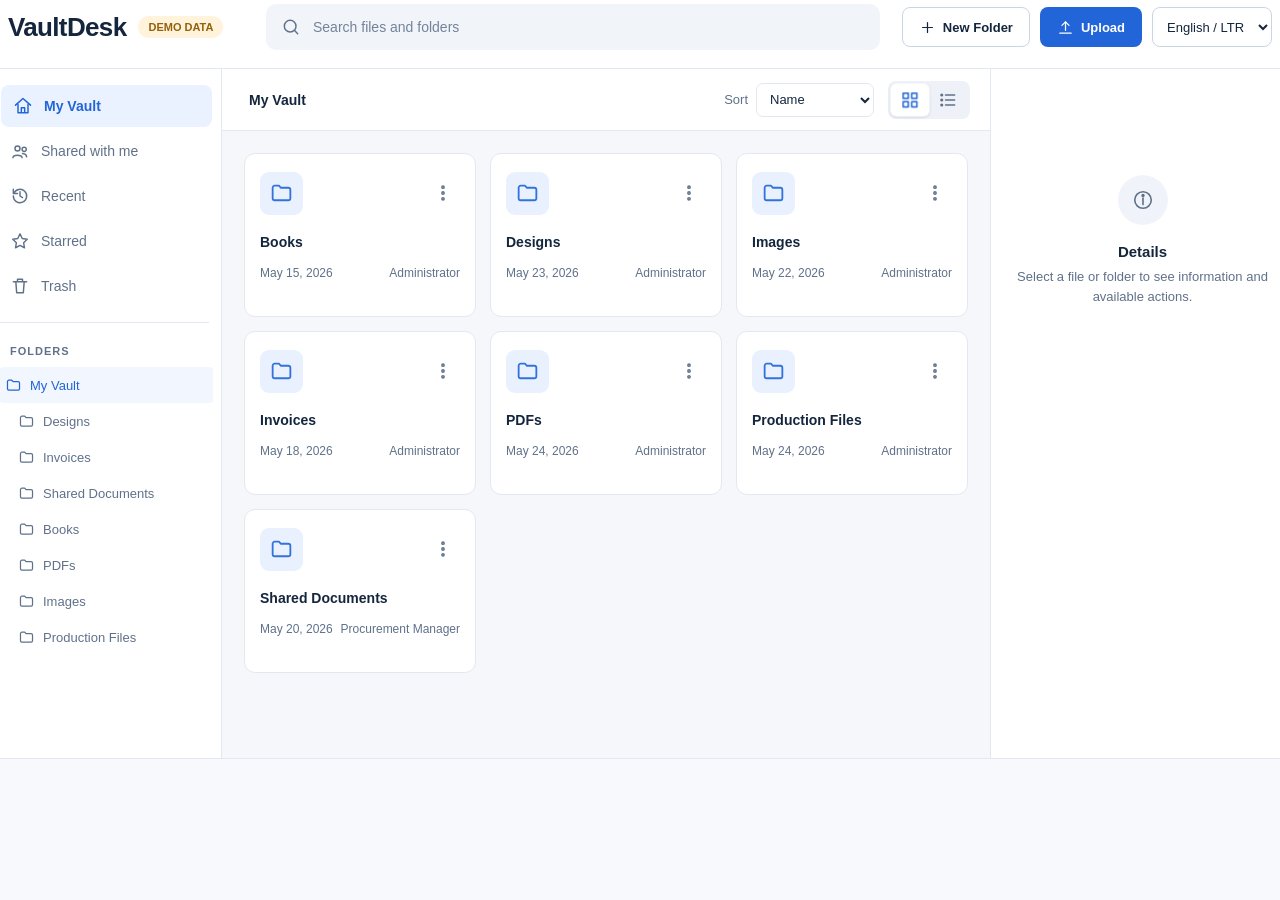
==== vaultdesk/public/vaultdesk/index.html @ 5d1f68c5 "Improve VaultDesk local preview with i18n, versioning, context menus, and animations" ====
<!doctype html>
<html lang="en">
	<head>
		<meta charset="utf-8">
		<meta name="viewport" content="width=device-width, initial-scale=1">
		<title>VaultDesk</title>
		<link rel="icon" href="data:,">
		<link rel="stylesheet" href="./vaultdesk.css">
		<style>
			body { margin: 0; background: #f7f9fc; }
		</style>
	</head>
	<body>
		<div id="vaultdesk-preview" class="vaultdesk-mount"></div>
		<script type="module">
			import { mountVaultDesk } from "./app.js";

			// Local preview only: this entry always uses browser-memory fixtures, never ERP/Frappe APIs.
			const app = mountVaultDesk(document.querySelector("#vaultdesk-preview"), { apiMode: "mock" });
			const parameters = new URLSearchParams(window.location.search);
			if (parameters.has("permissions")) {
				const openPermissions = () => {
					const designs = app.state.items.find((item) => item.name === "projects");
					if (designs) {
						app.share(designs);
						return;
					}
					window.setTimeout(openPermissions, 100);
				};
				openPermissions();
			}
			if (parameters.has("preview")) {
				const fileName = parameters.get("preview") || "config";
				const openPreview = () => {
					const item = app.api.items?.[fileName];
					if (!app.state.loading && app.state.items.length && item) {
						app.preview(app.api.clone(fileName));
						return;
					}
					window.setTimeout(openPreview, 100);
				};
				openPreview();
			}
			if (parameters.has("versions")) {
				const fileName = parameters.get("versions") || "invoice";
				const openVersions = () => {
					const item = app.api.items?.[fileName];
					if (!app.state.loading && item) {
						app.openVersions(app.api.clone(fileName));
						return;
					}
					window.setTimeout(openVersions, 100);
				};
				openVersions();
			}
			if (parameters.has("context")) {
				const targetName = parameters.get("context") || "canvas";
				const openContext = async () => {
					if (app.state.loading) {
						window.setTimeout(openContext, 100);
						return;
					}
					if (["file", "breadcrumb", "readonly"].includes(targetName)) {
						await app.openFolder(targetName === "readonly" ? "shared" : "production");
					}
					const selector = {
						canvas: '[data-region="drop-surface"]',
						folder: '[data-region="items"] [data-context-item="projects"]',
						tree: '[data-region="tree"] [data-context-item="projects"]',
						breadcrumb: '[data-region="breadcrumbs"] [data-context-item="production"]',
						file: '[data-region="items"] [data-context-item="notes"]',
						readonly: '[data-region="items"] [data-context-item="restricted"]',
					}[targetName];
					const target = selector && document.querySelector(selector);
					if (target) {
						target.dispatchEvent(new MouseEvent("contextmenu", {
							bubbles: true,
							cancelable: true,
							clientX: 260,
							clientY: 230,
						}));
					}
				};
				openContext();
			}
		</script>
	</body>
</html>
---- vaultdesk/public/vaultdesk/vaultdesk.css ----
.vaultdesk-mount {
	--data-bg: #f5f7fb;
	--data-panel: #ffffff;
	--data-panel-muted: #f8fafc;
	--data-border: #e2e8f0;
	--data-border-strong: #cad5e4;
	--data-text: #14263d;
	--data-muted: #60718a;
	--data-primary: #2265d8;
	--data-primary-hover: #1854bb;
	--data-primary-soft: #eaf2ff;
	--data-danger: #c93b49;
	--data-danger-soft: #fff0f2;
	--data-success: #147d58;
	--data-warning: #a35d00;
	--data-shadow: 0 14px 38px rgba(27, 47, 74, 0.08);
	--data-shadow-hover: 0 12px 30px rgba(27, 47, 74, 0.11);
	--data-motion-fast: 140ms;
	--data-motion-medium: 220ms;
	--data-motion-slow: 300ms;
	--data-motion-ease: cubic-bezier(0.2, 0.8, 0.2, 1);
	--data-motion-pop: cubic-bezier(0.18, 0.89, 0.32, 1.18);
	--data-inline-shift: 9px;
	--data-nav-shift: 3px;
	color: var(--data-text);
	font-family: Inter, "Segoe UI", Arial, sans-serif;
	margin: -15px -15px 0;
}

.vaultdesk-shell,
.vaultdesk-shell * {
	box-sizing: border-box;
}

.vaultdesk-shell {
	animation: data-shell-enter var(--data-motion-slow) var(--data-motion-ease) both;
	background: var(--data-bg);
	border: 1px solid var(--data-border);
	border-radius: 12px;
	display: flex;
	flex-direction: column;
	height: min(900px, calc(100vh - 126px));
	min-height: 650px;
	overflow: hidden;
}

.data-icon {
	fill: none;
	flex: 0 0 auto;
	height: 20px;
	stroke: currentColor;
	stroke-linecap: round;
	stroke-linejoin: round;
	stroke-width: 1.75;
	width: 20px;
}

.data-header {
	animation: data-fade-down var(--data-motion-medium) 40ms var(--data-motion-ease) both;
	align-items: center;
	background: var(--data-panel);
	border-bottom: 1px solid var(--data-border);
	display: grid;
	gap: 22px;
	grid-template-columns: minmax(170px, 236px) minmax(260px, 1fr) auto;
	padding: 18px 22px;
}

.data-title-group {
	align-items: center;
	display: flex;
	gap: 12px;
}

.data-title-group h1 {
	color: var(--data-text);
	font-size: 26px;
	font-weight: 650;
	letter-spacing: -0.025em;
	line-height: 1;
	margin: 0;
}

.data-mode-badge {
	background: #eaf7f1;
	border-radius: 20px;
	color: var(--data-success);
	font-size: 11px;
	font-weight: 600;
	padding: 5px 10px;
	text-transform: uppercase;
	transition: transform var(--data-motion-fast) var(--data-motion-ease);
}

.data-mode-badge.is-mock {
	background: #fff3dc;
	color: #94610b;
}

.data-search {
	align-items: center;
	background: #f1f5fa;
	border: 1px solid transparent;
	border-radius: 10px;
	color: var(--data-muted);
	display: flex;
	gap: 10px;
	height: 46px;
	max-width: 620px;
	padding: 0 14px;
	transition:
		background var(--data-motion-fast),
		border var(--data-motion-fast),
		box-shadow var(--data-motion-fast),
		transform var(--data-motion-fast) var(--data-motion-ease);
}

.data-search:focus-within {
	background: var(--data-panel);
	border-color: #9bbcf5;
	box-shadow: 0 0 0 3px rgba(34, 101, 216, 0.1);
	transform: translateY(-1px);
}

.data-search input {
	background: transparent;
	border: 0;
	color: var(--data-text);
	font-size: 14px;
	outline: none;
	width: 100%;
}

.data-search input::placeholder {
	color: #73839a;
}

.data-header-actions {
	display: flex;
	gap: 10px;
}

.data-language {
	align-items: center;
	display: flex;
}

.data-language select {
	background: var(--data-panel);
	border: 1px solid var(--data-border-strong);
	border-radius: 8px;
	color: var(--data-text);
	font-size: 13px;
	height: 40px;
	padding: 0 10px;
	transition: border-color var(--data-motion-fast), box-shadow var(--data-motion-fast);
}

.data-language select:focus {
	border-color: #84abf0;
	box-shadow: 0 0 0 3px rgba(34, 101, 216, 0.11);
	outline: none;
}

.data-btn {
	align-items: center;
	border: 1px solid transparent;
	border-radius: 8px;
	cursor: pointer;
	display: inline-flex;
	font-size: 13px;
	font-weight: 550;
	gap: 7px;
	height: 40px;
	justify-content: center;
	padding: 0 16px;
	transition:
		background var(--data-motion-fast),
		border var(--data-motion-fast),
		color var(--data-motion-fast),
		box-shadow var(--data-motion-fast),
		opacity var(--data-motion-fast),
		transform var(--data-motion-fast) var(--data-motion-ease);
}

.data-btn .data-icon {
	height: 17px;
	width: 17px;
}

.data-btn:disabled {
	cursor: not-allowed;
	opacity: 0.48;
}

.data-btn:not(:disabled):active,
.data-icon-btn:not(:disabled):active {
	transform: scale(0.97);
}

.data-btn-primary {
	background: var(--data-primary);
	color: #fff;
}

.data-btn-primary:not(:disabled):hover {
	background: var(--data-primary-hover);
	box-shadow: 0 7px 16px rgba(34, 101, 216, 0.22);
	transform: translateY(-1px);
}

.data-btn-secondary {
	background: var(--data-panel);
	border-color: var(--data-border-strong);
	color: var(--data-text);
}

.data-btn-secondary:not(:disabled):hover {
	background: var(--data-panel-muted);
	border-color: #acbbd1;
	transform: translateY(-1px);
}

.data-btn-danger {
	background: var(--data-danger);
	color: #fff;
}

.data-btn-danger:hover {
	background: #ae2938;
}

.data-layout {
	animation: data-fade-up var(--data-motion-medium) 70ms var(--data-motion-ease) both;
	display: grid;
	flex: 1;
	grid-template-columns: 236px minmax(380px, 1fr) 304px;
	min-height: 0;
}

.data-sidebar {
	background: var(--data-panel);
	border-right: 1px solid var(--data-border);
	display: flex;
	flex-direction: column;
	overflow: hidden;
	padding: 16px 12px;
}

.data-navigation {
	border-bottom: 1px solid var(--data-border);
	display: flex;
	flex-direction: column;
	gap: 3px;
	padding-bottom: 15px;
}

.data-nav-item {
	align-items: center;
	background: transparent;
	border: 0;
	border-radius: 8px;
	color: var(--data-muted);
	cursor: pointer;
	display: flex;
	font-size: 14px;
	font-weight: 500;
	gap: 11px;
	height: 42px;
	padding: 0 12px;
	text-align: left;
	transition:
		color var(--data-motion-fast),
		background var(--data-motion-fast),
		transform var(--data-motion-fast) var(--data-motion-ease);
	width: 100%;
}

.data-nav-item:hover {
	background: #f2f6fb;
	color: var(--data-text);
	transform: translateX(var(--data-nav-shift));
}

.data-nav-item.is-active {
	background: var(--data-primary-soft);
	color: var(--data-primary);
	font-weight: 600;
	transform: translateX(var(--data-nav-shift));
}

.data-sidebar-heading {
	color: var(--data-muted);
	font-size: 11px;
	font-weight: 650;
	letter-spacing: 0.09em;
	padding: 22px 12px 10px;
	text-transform: uppercase;
}

.data-folder-tree {
	margin: 0 -4px;
	overflow-y: auto;
	padding-bottom: 16px;
}

.data-tree-node button {
	align-items: center;
	background: transparent;
	border: 0;
	border-radius: 7px;
	color: var(--data-muted);
	cursor: pointer;
	display: flex;
	font-size: 13px;
	gap: 8px;
	height: 36px;
	overflow: hidden;
	padding: 0 8px 0 calc(8px + (var(--depth) * 16px));
	width: 100%;
	transition:
		background var(--data-motion-fast),
		color var(--data-motion-fast),
		transform var(--data-motion-fast) var(--data-motion-ease);
}

.data-tree-node button:hover,
.data-tree-node button.is-current {
	background: #f1f6ff;
	color: var(--data-primary);
	transform: translateX(var(--data-nav-shift));
}

.data-tree-node .data-icon {
	height: 17px;
	width: 17px;
}

.data-tree-node span {
	overflow: hidden;
	text-overflow: ellipsis;
	white-space: nowrap;
}

.data-main {
	display: flex;
	flex-direction: column;
	min-width: 0;
}

.data-content-head {
	align-items: center;
	background: var(--data-panel);
	border-bottom: 1px solid var(--data-border);
	display: flex;
	gap: 12px;
	height: 62px;
	justify-content: space-between;
	padding: 0 20px;
}

.data-breadcrumbs {
	align-items: center;
	color: var(--data-muted);
	display: flex;
	gap: 5px;
	min-width: 0;
	overflow: hidden;
}

.data-breadcrumbs .data-icon {
	height: 15px;
	width: 15px;
}

.data-breadcrumbs button {
	background: transparent;
	border: 0;
	border-radius: 5px;
	color: var(--data-muted);
	cursor: pointer;
	font-size: 14px;
	max-width: 180px;
	overflow: hidden;
	padding: 5px 7px;
	text-overflow: ellipsis;
	white-space: nowrap;
	transition:
		background var(--data-motion-fast),
		color var(--data-motion-fast),
		transform var(--data-motion-fast) var(--data-motion-ease);
}

.data-breadcrumbs button:last-child {
	color: var(--data-text);
	font-weight: 550;
}

.data-breadcrumbs button:hover {
	background: #eef3fa;
	color: var(--data-primary);
	transform: translateY(-1px);
}

.data-section-title {
	color: var(--data-text);
	font-size: 16px;
	font-weight: 600;
}

.data-view-controls {
	align-items: center;
	display: flex;
	flex: 0 0 auto;
	gap: 14px;
}

.data-sort {
	align-items: center;
	color: var(--data-muted);
	display: flex;
	font-size: 13px;
	gap: 8px;
}

.data-sort select {
	background: var(--data-panel);
	border: 1px solid var(--data-border);
	border-radius: 7px;
	color: var(--data-text);
	font-size: 13px;
	height: 34px;
	padding: 0 9px;
	transition: border-color var(--data-motion-fast), box-shadow var(--data-motion-fast);
}

.data-view-toggle {
	background: #eef2f8;
	border-radius: 8px;
	display: flex;
	padding: 3px;
}

.data-view-toggle button {
	background: transparent;
	border: 0;
	border-radius: 6px;
	color: var(--data-muted);
	cursor: pointer;
	height: 32px;
	padding: 6px 9px;
	transition:
		background var(--data-motion-fast),
		box-shadow var(--data-motion-fast),
		color var(--data-motion-fast),
		transform var(--data-motion-fast) var(--data-motion-ease);
}

.data-view-toggle button.is-active {
	background: var(--data-panel);
	box-shadow: 0 1px 3px rgba(31, 45, 67, 0.14);
	color: var(--data-primary);
	transform: scale(1.03);
}

.data-drop-surface {
	flex: 1;
	min-height: 0;
	overflow: auto;
	padding: 22px;
	position: relative;
	transition: background var(--data-motion-medium) var(--data-motion-ease);
}

.data-drop-surface.is-dragging {
	background: #edf4ff;
}

.data-drop-surface.is-context-target {
	background: #f1f6ff;
}

.data-drop-prompt {
	align-items: center;
	background: rgba(255, 255, 255, 0.96);
	border: 2px dashed #76a1ed;
	border-radius: 14px;
	color: var(--data-primary);
	display: none;
	font-size: 16px;
	font-weight: 550;
	gap: 10px;
	inset: 16px;
	justify-content: center;
	position: absolute;
	z-index: 10;
	animation: data-drop-enter var(--data-motion-medium) var(--data-motion-pop) both;
}

.data-drop-surface.is-dragging .data-drop-prompt {
	display: flex;
}

.data-grid {
	display: grid;
	gap: 14px;
	grid-template-columns: repeat(auto-fill, minmax(196px, 1fr));
}

.data-card {
	background: var(--data-panel);
	border: 1px solid var(--data-border);
	border-radius: 11px;
	min-height: 164px;
	padding: 15px;
	position: relative;
	transition:
		background var(--data-motion-fast),
		border var(--data-motion-fast),
		box-shadow var(--data-motion-medium) var(--data-motion-ease),
		transform var(--data-motion-medium) var(--data-motion-ease);
}

.data-card:hover {
	border-color: #c5d4e9;
	box-shadow: var(--data-shadow-hover);
	transform: translateY(-3px);
}

.data-card.is-selected {
	background: #fbfdff;
	border-color: #85aef4;
	box-shadow: 0 0 0 2px rgba(34, 101, 216, 0.12);
}

.data-card:active {
	transform: translateY(-1px) scale(0.988);
}

.data-card.is-context-target,
.data-table tr.is-context-target {
	animation: data-context-target var(--data-motion-medium) var(--data-motion-ease);
	background: #eef5ff;
}

.data-card-header {
	align-items: center;
	display: flex;
	height: 48px;
	margin-bottom: 16px;
}

.data-card-header .is-starred {
	color: #f2a914;
	fill: #f2a914;
	height: 16px;
	margin-left: auto;
	width: 16px;
}

.data-file-icon {
	align-items: center;
	background: #edf2f8;
	border-radius: 9px;
	color: #56718e;
	display: inline-flex;
	height: 43px;
	justify-content: center;
	width: 43px;
}

.data-file-icon .data-icon {
	height: 25px;
	width: 25px;
}

.data-file-icon.is-folder {
	background: #e9f1ff;
	color: #3273db;
}

.data-file-icon.is-pdf {
	background: #fff0f0;
	color: #cc3c4a;
}

.data-file-icon.is-image {
	background: #eef9f3;
	color: #128058;
}

.data-file-icon.is-text {
	background: #f1efff;
	color: #644cc6;
}

.data-file-icon.is-sheet {
	background: #eaf7f1;
	color: #188354;
}

.data-icon-btn {
	align-items: center;
	background: transparent;
	border: 0;
	border-radius: 7px;
	color: var(--data-muted);
	cursor: pointer;
	display: inline-flex;
	height: 34px;
	justify-content: center;
	transition:
		background var(--data-motion-fast),
		color var(--data-motion-fast),
		transform var(--data-motion-fast) var(--data-motion-ease);
	width: 34px;
}

.data-icon-btn:hover {
	background: #f0f4fa;
	color: var(--data-text);
}

.data-card .data-more {
	margin-left: auto;
}

.data-card-header .is-starred + .data-more {
	margin-left: 5px;
}

.data-card-name {
	background: transparent;
	border: 0;
	color: var(--data-text);
	cursor: pointer;
	display: block;
	font-size: 14px;
	font-weight: 550;
	line-height: 1.4;
	margin: 0 0 13px;
	overflow: hidden;
	padding: 0;
	text-align: left;
	text-overflow: ellipsis;
	white-space: nowrap;
	width: 100%;
	transition: color var(--data-motion-fast);
}

.data-card-name:hover {
	color: var(--data-primary);
}

.data-card-meta {
	color: var(--data-muted);
	display: flex;
	font-size: 12px;
	gap: 7px;
	justify-content: space-between;
}

.data-card-meta span {
	overflow: hidden;
	text-overflow: ellipsis;
	white-space: nowrap;
}

.data-menu {
	animation: data-menu-enter var(--data-motion-fast) var(--data-motion-pop) both;
	background: var(--data-panel);
	border: 1px solid var(--data-border);
	border-radius: 9px;
	box-shadow: var(--data-shadow);
	min-width: 184px;
	padding: 6px;
	position: absolute;
	right: 10px;
	top: 54px;
	z-index: 7;
}

.data-menu[hidden] {
	display: none;
}

.data-menu button {
	align-items: center;
	background: transparent;
	border: 0;
	border-radius: 6px;
	color: var(--data-text);
	cursor: pointer;
	display: flex;
	font-size: 13px;
	gap: 9px;
	height: 34px;
	padding: 0 9px;
	width: 100%;
	transition:
		background var(--data-motion-fast),
		color var(--data-motion-fast),
		transform var(--data-motion-fast) var(--data-motion-ease);
}

.data-menu button:hover {
	background: #f0f5fc;
	color: var(--data-primary);
	transform: translateX(var(--data-nav-shift));
}

.data-menu .data-icon {
	color: var(--data-muted);
	height: 17px;
	width: 17px;
}

.data-context-menu {
	animation: data-menu-enter var(--data-motion-fast) var(--data-motion-pop) both;
	background: var(--data-panel);
	border: 1px solid var(--data-border);
	border-radius: 10px;
	box-shadow: var(--data-shadow);
	min-width: 228px;
	padding: 6px;
	position: fixed;
	z-index: 1080;
	transform-origin: top left;
}

.data-context-menu button {
	align-items: center;
	background: transparent;
	border: 0;
	border-radius: 7px;
	color: var(--data-text);
	cursor: pointer;
	display: flex;
	font-size: 13px;
	gap: 10px;
	height: 36px;
	padding: 0 10px;
	text-align: left;
	width: 100%;
	transition:
		background var(--data-motion-fast),
		color var(--data-motion-fast),
		opacity var(--data-motion-fast),
		transform var(--data-motion-fast) var(--data-motion-ease);
}

.data-context-menu button:hover:not(:disabled) {
	background: #f0f5fc;
	color: var(--data-primary);
	transform: translateX(var(--data-nav-shift));
}

.data-context-menu button:disabled {
	color: #a2afc1;
	cursor: not-allowed;
	opacity: 0.72;
}

.data-context-menu .data-icon {
	color: currentColor;
	height: 17px;
	width: 17px;
}

.data-context-separator {
	background: var(--data-border);
	height: 1px;
	margin: 6px 3px;
}

.data-table-wrap {
	background: var(--data-panel);
	border: 1px solid var(--data-border);
	border-radius: 10px;
	overflow: visible;
	transition: box-shadow var(--data-motion-medium);
}

.data-table {
	border-collapse: collapse;
	table-layout: fixed;
	width: 100%;
}

.data-table th {
	border-bottom: 1px solid var(--data-border);
	color: var(--data-muted);
	font-size: 12px;
	font-weight: 600;
	height: 44px;
	padding: 0 14px;
	text-align: left;
}

.data-table td {
	border-bottom: 1px solid #edf1f6;
	color: var(--data-text);
	font-size: 13px;
	height: 61px;
	padding: 0 14px;
	position: relative;
}

.data-table tbody tr {
	transition: background var(--data-motion-fast);
}

.data-table tr:last-child td {
	border-bottom: 0;
}

.data-table tbody tr:hover,
.data-table tbody tr.is-selected {
	background: #f5f9ff;
}

.data-table th:first-child {
	width: 34%;
}

.data-table th:nth-child(2) {
	width: 12%;
}

.data-table th:nth-child(3) {
	width: 20%;
}

.data-table th:nth-child(4) {
	width: 18%;
}

.data-table th:nth-child(5) {
	width: 10%;
}

.data-table th:last-child {
	width: 64px;
}

.data-table-name {
	align-items: center;
	background: transparent;
	border: 0;
	color: var(--data-text);
	cursor: pointer;
	display: flex;
	font-size: 13px;
	font-weight: 550;
	gap: 12px;
	max-width: 100%;
	overflow: hidden;
	padding: 0;
	white-space: nowrap;
	transition: color var(--data-motion-fast);
}

.data-table-name:hover {
	color: var(--data-primary);
}

.data-table-name .data-file-icon {
	border-radius: 7px;
	flex: 0 0 36px;
	height: 36px;
	width: 36px;
}

.data-table-name .data-icon {
	height: 21px;
	width: 21px;
}

.data-row-actions {
	align-items: center;
	display: flex;
	gap: 3px;
	justify-content: flex-end;
}

.data-row-actions > .is-starred {
	color: #f2a914;
	fill: #f2a914;
	height: 16px;
	width: 16px;
}

.data-row-actions .data-menu {
	right: 13px;
	top: 48px;
}

.data-details {
	background: var(--data-panel);
	border-left: 1px solid var(--data-border);
	overflow-y: auto;
	padding: 22px 20px;
	transition: box-shadow var(--data-motion-medium) var(--data-motion-ease);
}

.data-details.is-updating > * {
	animation: data-panel-enter var(--data-motion-medium) var(--data-motion-ease) both;
}

.data-details-empty {
	align-items: center;
	color: var(--data-muted);
	display: flex;
	flex-direction: column;
	justify-content: center;
	min-height: 300px;
	text-align: center;
}

.data-details-empty .data-icon {
	background: #f0f4fa;
	border-radius: 50%;
	height: 50px;
	margin-bottom: 18px;
	padding: 14px;
	width: 50px;
}

.data-details-empty h3 {
	color: var(--data-text);
	font-size: 15px;
	margin: 0 0 7px;
}

.data-details-empty p {
	font-size: 13px;
	line-height: 1.55;
	margin: 0;
}

.data-details-header {
	align-items: start;
	display: grid;
	gap: 13px;
	grid-template-columns: auto 1fr auto;
	padding-bottom: 22px;
}

.data-details-header h2 {
	color: var(--data-text);
	font-size: 16px;
	line-height: 1.35;
	margin: 3px 0 5px;
	overflow-wrap: anywhere;
}

.data-details-header p {
	color: var(--data-muted);
	font-size: 12px;
	margin: 0;
	overflow-wrap: anywhere;
}

.data-metadata {
	border-bottom: 1px solid var(--data-border);
	border-top: 1px solid var(--data-border);
	margin: 0;
	padding: 9px 0;
}

.data-metadata div {
	display: flex;
	font-size: 13px;
	justify-content: space-between;
	padding: 9px 0;
}

.data-metadata dt {
	color: var(--data-muted);
}

.data-metadata dd {
	color: var(--data-text);
	margin: 0;
	max-width: 150px;
	overflow: hidden;
	text-align: right;
	text-overflow: ellipsis;
	white-space: nowrap;
}

.data-capabilities {
	padding: 21px 0;
}

.data-capabilities h3 {
	color: var(--data-muted);
	font-size: 12px;
	font-weight: 600;
	margin: 0 0 12px;
	text-transform: uppercase;
}

.data-capabilities div {
	display: flex;
	flex-wrap: wrap;
	gap: 6px;
}

.data-capabilities span {
	background: #eef4ff;
	border-radius: 20px;
	color: var(--data-primary);
	font-size: 11px;
	padding: 5px 9px;
}

.data-detail-actions {
	display: flex;
	flex-wrap: wrap;
	gap: 8px;
}

.data-state {
	align-items: center;
	color: var(--data-muted);
	display: flex;
	flex-direction: column;
	height: 100%;
	justify-content: center;
	min-height: 360px;
	text-align: center;
}

.data-state .data-state-icon {
	background: #eaf1fd;
	border-radius: 50%;
	color: var(--data-primary);
	height: 62px;
	margin-bottom: 20px;
	padding: 17px;
	width: 62px;
}

.data-content-motion.is-entering .data-state-icon {
	animation: data-empty-settle 420ms var(--data-motion-pop) both;
}

.data-state h3 {
	color: var(--data-text);
	font-size: 17px;
	font-weight: 600;
	margin: 0 0 7px;
}

.data-state p {
	font-size: 14px;
	margin: 0 0 23px;
	max-width: 360px;
}

.data-skeleton {
	animation: data-shimmer 1.3s infinite linear;
	background: linear-gradient(100deg, #eef2f7 20%, #f7f9fc 42%, #eef2f7 64%);
	background-size: 220% 100%;
	border-radius: 10px;
}

.data-content-motion.is-entering,
.data-content-motion.is-loading {
	animation: data-content-enter var(--data-motion-medium) var(--data-motion-ease) both;
}

.data-content-motion.is-switching-view {
	animation: data-view-switch var(--data-motion-medium) var(--data-motion-ease) both;
}

.data-content-motion.is-entering .data-card,
.data-content-motion.is-entering .data-table tbody tr {
	animation: data-item-enter var(--data-motion-medium) var(--data-motion-ease) both;
	animation-delay: min(calc(var(--item-index) * 18ms), 126ms);
}

.data-skeleton.is-card {
	height: 164px;
}

.data-skeleton.is-row {
	height: 60px;
	margin-bottom: 7px;
}

@keyframes data-shimmer {
	to { background-position-x: -220%; }
}

.data-modal-backdrop {
	align-items: center;
	background: rgba(17, 29, 47, 0.46);
	display: flex;
	inset: 0;
	justify-content: center;
	padding: 24px;
	position: fixed;
	z-index: 1060;
}

[data-region="modal"].is-opening .data-modal-backdrop {
	animation: data-backdrop-in var(--data-motion-medium) var(--data-motion-ease) both;
}

[data-region="modal"].is-opening .data-modal {
	animation: data-modal-in var(--data-motion-medium) var(--data-motion-pop) both;
}

[data-region="modal"].is-closing .data-modal-backdrop {
	animation: data-backdrop-out 180ms var(--data-motion-ease) both;
	pointer-events: none;
}

[data-region="modal"].is-closing .data-modal {
	animation: data-modal-out 180ms var(--data-motion-ease) both;
}

.data-modal {
	background: var(--data-panel);
	border-radius: 13px;
	box-shadow: 0 18px 54px rgba(16, 25, 39, 0.2);
	max-height: min(86vh, 760px);
	overflow: hidden;
	width: min(560px, 100%);
}

.data-modal header {
	align-items: center;
	border-bottom: 1px solid var(--data-border);
	display: flex;
	height: 62px;
	justify-content: space-between;
	padding: 0 20px 0 24px;
}

.data-modal header h2 {
	font-size: 17px;
	font-weight: 600;
	margin: 0;
	overflow: hidden;
	text-overflow: ellipsis;
	white-space: nowrap;
}

.data-modal-body {
	max-height: calc(86vh - 130px);
	overflow-y: auto;
	padding: 23px 24px;
}

.data-modal footer {
	border-top: 1px solid var(--data-border);
	display: flex;
	gap: 9px;
	justify-content: flex-end;
	padding: 15px 24px;
}

.data-field {
	color: var(--data-muted);
	display: flex;
	flex-direction: column;
	font-size: 12px;
	font-weight: 550;
	gap: 7px;
}

.data-field input,
.data-field select {
	background: var(--data-panel);
	border: 1px solid var(--data-border-strong);
	border-radius: 7px;
	color: var(--data-text);
	font-size: 14px;
	height: 42px;
	padding: 0 12px;
	width: 100%;
	transition: border-color var(--data-motion-fast), box-shadow var(--data-motion-fast);
}

.data-field input:focus,
.data-field select:focus {
	border-color: #84abf0;
	box-shadow: 0 0 0 3px rgba(34, 101, 216, 0.11);
	outline: none;
}

.data-confirm {
	align-items: center;
	display: flex;
	gap: 18px;
}

.data-confirm .data-icon {
	background: var(--data-danger-soft);
	border-radius: 50%;
	color: var(--data-danger);
	height: 50px;
	padding: 14px;
	width: 50px;
}

.data-confirm.is-restore .data-icon {
	background: var(--data-primary-soft);
	color: var(--data-primary);
}

.data-confirm p {
	color: var(--data-muted);
	line-height: 1.55;
	margin: 0;
}

.data-confirm strong {
	color: var(--data-text);
}

.data-version-modal {
	width: min(760px, 100%);
}

.data-version-modal footer {
	align-items: center;
	flex-wrap: wrap;
}

.version-policy {
	align-items: flex-start;
	background: #f2f7ff;
	border: 1px solid #d6e4fc;
	border-radius: 10px;
	color: var(--data-muted);
	display: flex;
	gap: 13px;
	margin-bottom: 18px;
	padding: 13px 15px;
}

.version-policy .data-icon {
	color: var(--data-primary);
	flex: 0 0 auto;
	margin-top: 2px;
}

.version-policy p {
	font-size: 13px;
	line-height: 1.5;
	margin: 0;
}

.version-policy strong {
	color: var(--data-text);
	display: block;
}

.version-list {
	display: flex;
	flex-direction: column;
	gap: 9px;
}

.version-row {
	align-items: center;
	border: 1px solid var(--data-border);
	border-radius: 10px;
	display: flex;
	gap: 14px;
	justify-content: space-between;
	padding: 13px 14px;
	transition:
		background var(--data-motion-medium),
		border-color var(--data-motion-medium),
		box-shadow var(--data-motion-medium);
}

.version-row.is-current {
	background: #fbfdff;
	border-color: #c9dcfb;
}

.data-version-modal .version-row.is-highlighted {
	animation: data-success-highlight 680ms var(--data-motion-ease) both;
}

.data-version-modal .version-row.is-highlighted .version-badge.is-current {
	animation: data-badge-emphasis 500ms var(--data-motion-pop) both;
}

.version-summary {
	min-width: 0;
}

.version-title {
	align-items: center;
	display: flex;
	flex-wrap: wrap;
	gap: 7px;
	margin-bottom: 5px;
}

.version-title strong {
	font-size: 14px;
}

.version-summary p,
.version-summary small {
	color: var(--data-muted);
	display: block;
	font-size: 12px;
	line-height: 1.45;
	margin: 0;
}

.version-badge {
	align-items: center;
	border-radius: 14px;
	display: inline-flex;
	font-size: 11px;
	font-weight: 600;
	gap: 4px;
	padding: 4px 8px;
}

.version-badge .data-icon {
	height: 12px;
	width: 12px;
}

.version-badge.is-current {
	background: #eaf7f1;
	color: var(--data-success);
	transition: transform var(--data-motion-medium), box-shadow var(--data-motion-medium);
}

.version-badge.is-protected {
	background: #fff3dc;
	color: #94610b;
}

.version-actions {
	display: flex;
	flex: 0 0 auto;
	gap: 7px;
}

.version-actions .data-btn {
	height: 34px;
	padding: 0 11px;
}

.version-upload-status {
	align-items: center;
	color: var(--data-primary);
	display: inline-flex;
	font-size: 12px;
	gap: 8px;
	margin-inline-end: auto;
	position: relative;
}

.version-upload-status .data-spinner {
	border-width: 2px;
	height: 18px;
	width: 18px;
}

.version-upload-status i {
	background: #dfebff;
	border-radius: 4px;
	bottom: -7px;
	height: 3px;
	inset-inline: 0;
	overflow: hidden;
	position: absolute;
}

.version-upload-status i::after {
	animation: data-progress 620ms var(--data-motion-ease) infinite;
	background: var(--data-primary);
	border-radius: inherit;
	content: "";
	height: 100%;
	inset-inline-start: 0;
	position: absolute;
	width: 48%;
}

.data-preview {
	align-items: center;
	background: #f2f5fa;
	border-radius: 9px;
	display: flex;
	justify-content: center;
	min-height: 0;
	overflow: hidden;
}

.data-preview-modal {
	display: flex;
	flex-direction: column;
	height: min(90vh, 820px);
	max-height: min(90vh, 820px);
	width: min(1160px, 100%);
}

.preview-header {
	flex: 0 0 68px;
	gap: 20px;
	height: 68px !important;
}

.preview-title {
	align-items: center;
	display: flex;
	gap: 12px;
	min-width: 0;
}

.preview-title .data-file-icon {
	flex: 0 0 auto;
}

.preview-title small {
	color: var(--data-muted);
	display: block;
	font-size: 12px;
	margin-top: 3px;
}

.preview-actions {
	align-items: center;
	display: flex;
	flex: 0 0 auto;
	gap: 8px;
}

.preview-actions .data-btn {
	gap: 6px;
}

.preview-actions .data-icon {
	height: 16px;
	width: 16px;
}

.preview-layout {
	display: grid;
	flex: 1;
	gap: 13px;
	grid-template-columns: 48px minmax(0, 1fr) 48px;
	min-height: 0;
	padding: 16px;
}

.preview-layout.has-details {
	grid-template-columns: 48px minmax(0, 1fr) 48px 264px;
}

.preview-navigate {
	align-self: center;
	background: #fff;
	border: 1px solid var(--data-border);
	border-radius: 50%;
	color: var(--data-muted);
	cursor: pointer;
	height: 43px;
	width: 43px;
	transition:
		border-color var(--data-motion-fast),
		color var(--data-motion-fast),
		transform var(--data-motion-fast) var(--data-motion-ease);
}

.preview-navigate:hover:not(:disabled) {
	border-color: #afc7eb;
	color: var(--data-primary);
	transform: scale(1.06);
}

.preview-navigate:disabled {
	cursor: default;
	opacity: 0.38;
}

.preview-navigate .data-icon {
	height: 20px;
	width: 20px;
}

.preview-navigate.is-previous .data-icon {
	transform: rotate(180deg);
}

.preview-state {
	align-items: center;
	color: var(--data-muted);
	display: flex;
	flex-direction: column;
	gap: 13px;
	justify-content: center;
	text-align: center;
	animation: data-preview-stage var(--data-motion-medium) var(--data-motion-ease) both;
}

.preview-state p {
	font-size: 14px;
	line-height: 1.55;
	margin: 0;
	max-width: 390px;
}

.preview-state h3,
.data-preview-fallback h3 {
	color: var(--data-text);
	font-size: 18px;
	font-weight: 600;
	margin: 0;
}

.preview-state.is-error > .data-icon {
	background: var(--data-danger-soft);
	border-radius: 50%;
	color: var(--data-danger);
	height: 56px;
	padding: 16px;
	width: 56px;
}

.data-spinner {
	animation: preview-spin 0.8s linear infinite;
	border: 3px solid #d8e4f5;
	border-radius: 50%;
	border-top-color: var(--data-primary);
	height: 38px;
	width: 38px;
}

@keyframes preview-spin {
	to { transform: rotate(360deg); }
}

.data-preview-image {
	animation: data-preview-stage var(--data-motion-medium) var(--data-motion-ease) both;
	display: block;
	max-height: 100%;
	max-width: 100%;
	object-fit: contain;
}

.data-preview-frame {
	animation: data-preview-stage var(--data-motion-medium) var(--data-motion-ease) both;
	border: 0;
	height: 100%;
	width: 100%;
}

.preview-text-wrap {
	animation: data-preview-stage var(--data-motion-medium) var(--data-motion-ease) both;
	align-self: stretch;
	display: flex;
	flex-direction: column;
	min-height: 0;
	width: 100%;
}

.data-preview-text {
	background: #fff;
	color: #24374e;
	flex: 1;
	font: 13px/1.7 "SFMono-Regular", Consolas, monospace;
	margin: 0;
	overflow: auto;
	padding: 22px;
	white-space: pre-wrap;
	width: 100%;
}

.preview-truncated {
	background: #fff6e2;
	border-top: 1px solid #ecd9a9;
	color: #755819;
	font-size: 12px;
	margin: 0;
	padding: 10px 17px;
}

.data-preview-fallback {
	align-items: center;
	color: var(--data-muted);
	display: flex;
	flex-direction: column;
	gap: 13px;
	text-align: center;
	animation: data-preview-stage var(--data-motion-medium) var(--data-motion-ease) both;
}

.data-preview-fallback .data-file-icon {
	height: 68px;
	padding: 18px;
	width: 68px;
}

.data-preview-fallback p {
	margin: 0;
}

.preview-details {
	background: var(--data-panel);
	border: 1px solid var(--data-border);
	border-radius: 9px;
	overflow: auto;
	padding: 18px 16px;
	animation: data-panel-enter var(--data-motion-medium) var(--data-motion-ease) both;
}

.preview-details h3 {
	font-size: 15px;
	margin: 0 0 18px;
}

.preview-details dl {
	margin: 0;
}

.preview-details dl div {
	border-bottom: 1px solid #edf1f6;
	margin-bottom: 12px;
	padding-bottom: 12px;
}

.preview-details dt {
	color: var(--data-muted);
	font-size: 11px;
	margin-bottom: 5px;
	text-transform: uppercase;
}

.preview-details dd {
	color: var(--data-text);
	font-size: 13px;
	margin: 0;
	overflow-wrap: anywhere;
}

.data-permission-modal {
	width: min(760px, 100%);
}

.data-permission-modal .data-modal-body {
	padding: 20px 24px 24px;
}

.permission-owner {
	align-items: center;
	background: #f5f8fd;
	border: 1px solid var(--data-border);
	border-radius: 10px;
	display: flex;
	gap: 12px;
	padding: 12px 14px;
}

.permission-avatar {
	align-items: center;
	background: #deebff;
	border-radius: 50%;
	color: var(--data-primary);
	display: flex;
	flex: 0 0 auto;
	font-size: 14px;
	font-weight: 650;
	height: 42px;
	justify-content: center;
	width: 42px;
}

.permission-avatar.is-small {
	font-size: 12px;
	height: 34px;
	width: 34px;
}

.permission-caption {
	color: var(--data-muted);
	font-size: 11px;
	margin: 0 0 3px;
	text-transform: uppercase;
}

.permission-owner strong {
	font-size: 14px;
	font-weight: 550;
}

.permission-access-badge {
	background: var(--data-primary-soft);
	border-radius: 18px;
	color: var(--data-primary);
	font-size: 11px;
	font-weight: 600;
	margin-left: auto;
	padding: 5px 10px;
}

.permission-add {
	border-bottom: 1px solid var(--data-border);
	margin-top: 22px;
	padding-bottom: 22px;
	position: relative;
}

.permission-add h3,
.permission-section h3 {
	color: var(--data-text);
	font-size: 14px;
	font-weight: 600;
	margin: 0 0 13px;
}

.permission-section h3 span {
	background: #eef2f8;
	border-radius: 14px;
	color: var(--data-muted);
	font-size: 11px;
	margin-left: 6px;
	padding: 3px 7px;
}

.permission-type-switch {
	background: #eef2f8;
	border-radius: 7px;
	display: inline-flex;
	margin-bottom: 13px;
	padding: 3px;
}

.permission-type-switch button {
	background: transparent;
	border: 0;
	border-radius: 5px;
	color: var(--data-muted);
	cursor: pointer;
	font-size: 12px;
	font-weight: 550;
	height: 30px;
	padding: 0 15px;
}

.permission-type-switch button.is-active {
	background: #fff;
	box-shadow: 0 1px 3px rgba(31, 45, 67, 0.12);
	color: var(--data-primary);
}

.permission-add-row {
	display: grid;
	gap: 9px;
	grid-template-columns: minmax(240px, 1fr) 170px 78px;
}

.permission-search {
	align-items: center;
	border: 1px solid var(--data-border-strong);
	border-radius: 7px;
	display: flex;
	gap: 8px;
	height: 42px;
	padding: 0 11px;
}

.permission-search:focus-within {
	border-color: #84abf0;
	box-shadow: 0 0 0 3px rgba(34, 101, 216, 0.11);
}

.permission-search .data-icon {
	color: var(--data-muted);
	height: 17px;
	width: 17px;
}

.permission-search input {
	background: transparent;
	border: 0;
	color: var(--data-text);
	font-size: 13px;
	outline: none;
	width: 100%;
}

.permission-level,
.permission-grant-actions select {
	background: var(--data-panel);
	border: 1px solid var(--data-border-strong);
	border-radius: 7px;
	color: var(--data-text);
	font-size: 12px;
	height: 42px;
	padding: 0 8px;
}

.permission-results {
	background: var(--data-panel);
	border: 1px solid var(--data-border);
	border-radius: 8px;
	box-shadow: var(--data-shadow);
	left: 0;
	max-height: 188px;
	overflow-y: auto;
	position: absolute;
	right: 257px;
	top: 118px;
	z-index: 3;
	animation: data-menu-enter var(--data-motion-fast) var(--data-motion-pop) both;
}

.permission-results p {
	color: var(--data-muted);
	font-size: 13px;
	margin: 14px;
}

.permission-results button {
	align-items: center;
	background: var(--data-panel);
	border: 0;
	border-bottom: 1px solid #edf1f6;
	color: var(--data-text);
	cursor: pointer;
	display: flex;
	gap: 9px;
	height: 48px;
	padding: 0 12px;
	text-align: left;
	width: 100%;
	transition: background var(--data-motion-fast), color var(--data-motion-fast);
}

.permission-results button:hover {
	background: #f3f7fd;
}

.permission-results button:last-child {
	border-bottom: 0;
}

.permission-results .data-icon {
	color: var(--data-muted);
	height: 17px;
	width: 17px;
}

.permission-results strong {
	font-size: 13px;
	font-weight: 550;
}

.permission-results small {
	color: var(--data-muted);
	font-size: 12px;
	margin-left: auto;
}

.permission-selection {
	align-items: center;
	background: #f3f7ff;
	border-radius: 7px;
	color: var(--data-primary);
	display: inline-flex;
	font-size: 13px;
	gap: 8px;
	margin-top: 11px;
	padding: 6px 8px 6px 10px;
	animation: data-fade-up var(--data-motion-medium) var(--data-motion-ease) both;
}

.permission-selection .data-icon {
	height: 16px;
	width: 16px;
}

.permission-selection button {
	background: transparent;
	border: 0;
	color: var(--data-primary);
	cursor: pointer;
	display: flex;
	padding: 2px;
}

.permission-section {
	margin-top: 21px;
}

.permission-section.is-inherited {
	border-top: 1px solid var(--data-border);
	padding-top: 21px;
}

.permission-note,
.permission-empty {
	color: var(--data-muted);
	font-size: 12px;
	line-height: 1.5;
	margin: -5px 0 13px;
}

.permission-empty {
	background: var(--data-panel-muted);
	border-radius: 7px;
	margin: 0;
	padding: 14px;
}

.permission-grant {
	align-items: center;
	border-bottom: 1px solid #edf1f6;
	display: flex;
	gap: 12px;
	justify-content: space-between;
	min-height: 56px;
	padding: 8px 0;
}

.permission-grant:last-child {
	border-bottom: 0;
}

.permission-principal {
	align-items: center;
	display: flex;
	gap: 10px;
	min-width: 0;
}

.permission-principal strong {
	display: block;
	font-size: 13px;
	font-weight: 550;
	max-width: 235px;
	overflow: hidden;
	text-overflow: ellipsis;
	white-space: nowrap;
}

.permission-principal small {
	align-items: center;
	color: var(--data-muted);
	display: flex;
	font-size: 11px;
	gap: 7px;
	margin-top: 3px;
}

.permission-scope {
	background: #eaf2ff;
	border-radius: 10px;
	color: var(--data-primary);
	padding: 2px 7px;
}

.permission-scope.is-inherited {
	background: #eef2f6;
	color: var(--data-muted);
}

.permission-grant-actions {
	align-items: center;
	display: flex;
	flex: 0 0 auto;
	gap: 6px;
}

.permission-grant-actions select {
	height: 36px;
	width: 160px;
}

.permission-grant-actions select:disabled {
	background: #f4f6f9;
	color: var(--data-muted);
}

.permission-remove {
	color: var(--data-muted);
	height: 36px;
	width: 36px;
}

.permission-remove:hover {
	background: var(--data-danger-soft);
	color: var(--data-danger);
}

.permission-link {
	background: transparent;
	border: 0;
	color: var(--data-muted);
	cursor: pointer;
	font-size: 12px;
	font-weight: 550;
	padding: 8px 4px;
}

.permission-link.is-danger {
	color: var(--data-danger);
}

.data-toast-stack {
	bottom: 24px;
	display: flex;
	flex-direction: column;
	gap: 9px;
	position: fixed;
	right: 24px;
	z-index: 1090;
}

.data-toast {
	animation: data-toast-in var(--data-motion-medium) var(--data-motion-pop) both;
	align-items: center;
	background: #15283f;
	border-radius: 8px;
	box-shadow: var(--data-shadow);
	color: #fff;
	display: flex;
	font-size: 13px;
	gap: 9px;
	min-width: 240px;
	padding: 13px 15px;
}

.data-toast.is-leaving {
	animation: data-toast-out 180ms var(--data-motion-ease) both;
}

.data-toast.is-success .data-icon {
	color: #57d39b;
}

.data-toast.is-warning .data-icon {
	color: #ffbf52;
}

.data-toast.is-error .data-icon {
	color: #ff8690;
}

@keyframes data-shell-enter {
	from { opacity: 0; transform: translateY(8px); }
	to { opacity: 1; transform: none; }
}

@keyframes data-fade-down {
	from { opacity: 0; transform: translateY(-6px); }
	to { opacity: 1; transform: none; }
}

@keyframes data-fade-up {
	from { opacity: 0; transform: translateY(7px); }
	to { opacity: 1; transform: none; }
}

@keyframes data-content-enter {
	from { opacity: 0; transform: translateX(var(--data-inline-shift)); }
	to { opacity: 1; transform: none; }
}

@keyframes data-view-switch {
	from { opacity: 0; transform: translateY(6px) scale(0.995); }
	to { opacity: 1; transform: none; }
}

@keyframes data-item-enter {
	from { opacity: 0; transform: translateY(7px); }
	to { opacity: 1; transform: none; }
}

@keyframes data-panel-enter {
	from { opacity: 0; transform: translateX(var(--data-inline-shift)); }
	to { opacity: 1; transform: none; }
}

@keyframes data-menu-enter {
	from { opacity: 0; transform: scale(0.97) translateY(-3px); }
	to { opacity: 1; transform: none; }
}

@keyframes data-drop-enter {
	from { opacity: 0; transform: scale(0.985); }
	to { opacity: 1; transform: none; }
}

@keyframes data-context-target {
	0% { box-shadow: 0 0 0 0 rgba(34, 101, 216, 0.18); }
	100% { box-shadow: 0 0 0 2px rgba(34, 101, 216, 0.1); }
}

@keyframes data-empty-settle {
	from { opacity: 0; transform: translateY(7px) scale(0.94); }
	to { opacity: 1; transform: none; }
}

@keyframes data-backdrop-in {
	from { opacity: 0; }
	to { opacity: 1; }
}

@keyframes data-backdrop-out {
	from { opacity: 1; }
	to { opacity: 0; }
}

@keyframes data-modal-in {
	from { opacity: 0; transform: translateY(8px) scale(0.985); }
	to { opacity: 1; transform: none; }
}

@keyframes data-modal-out {
	from { opacity: 1; transform: none; }
	to { opacity: 0; transform: translateY(5px) scale(0.99); }
}

@keyframes data-preview-stage {
	from { opacity: 0; transform: scale(0.992); }
	to { opacity: 1; transform: none; }
}

@keyframes data-success-highlight {
	0% { background: #edf9f4; border-color: #91d4b6; box-shadow: 0 0 0 2px rgba(20, 125, 88, 0.1); }
	100% { background: #fbfdff; border-color: #c9dcfb; box-shadow: none; }
}

@keyframes data-badge-emphasis {
	0% { box-shadow: 0 0 0 0 rgba(20, 125, 88, 0.2); transform: scale(0.96); }
	55% { box-shadow: 0 0 0 5px rgba(20, 125, 88, 0.08); transform: scale(1.04); }
	100% { box-shadow: none; transform: none; }
}

@keyframes data-progress {
	from { transform: translateX(-45%); }
	to { transform: translateX(155%); }
}

@keyframes data-progress-rtl {
	from { transform: translateX(45%); }
	to { transform: translateX(-155%); }
}

@keyframes data-toast-in {
	from { opacity: 0; transform: translateX(var(--data-inline-shift)) scale(0.985); }
	to { opacity: 1; transform: none; }
}

@keyframes data-toast-out {
	from { opacity: 1; transform: none; }
	to { opacity: 0; transform: translateX(var(--data-inline-shift)); }
}

.vaultdesk-shell[dir="rtl"] {
	--data-inline-shift: -9px;
	--data-nav-shift: -3px;
	font-family: "Noto Sans Arabic", Tahoma, "Segoe UI", Arial, sans-serif;
	text-align: right;
}

.vaultdesk-shell[dir="rtl"] .data-sidebar {
	border-left: 1px solid var(--data-border);
	border-right: 0;
}

.vaultdesk-shell[dir="rtl"] .data-details {
	border-left: 0;
	border-right: 1px solid var(--data-border);
}

.vaultdesk-shell[dir="rtl"] .data-card-name,
.vaultdesk-shell[dir="rtl"] .data-menu button,
.vaultdesk-shell[dir="rtl"] .data-context-menu button,
.vaultdesk-shell[dir="rtl"] .data-nav-item,
.vaultdesk-shell[dir="rtl"] .data-table th,
.vaultdesk-shell[dir="rtl"] .data-table-name,
.vaultdesk-shell[dir="rtl"] .permission-results button {
	text-align: right;
}

.vaultdesk-shell[dir="rtl"] .data-card-header .is-starred,
.vaultdesk-shell[dir="rtl"] .data-card .data-more {
	margin-left: 0;
	margin-right: auto;
}

.vaultdesk-shell[dir="rtl"] .data-card-header .is-starred + .data-more {
	margin-left: 0;
	margin-right: 5px;
}

.vaultdesk-shell[dir="rtl"] .data-menu {
	left: 10px;
	right: auto;
	transform-origin: top right;
}

.vaultdesk-shell[dir="rtl"] .data-row-actions .data-menu {
	left: 13px;
	right: auto;
}

.vaultdesk-shell[dir="rtl"] .data-context-menu {
	transform-origin: top right;
}

.vaultdesk-shell[dir="rtl"] .data-breadcrumbs .data-icon {
	transform: rotate(180deg);
}

.vaultdesk-shell[dir="rtl"] .preview-navigate.is-previous .data-icon {
	transform: none;
}

.vaultdesk-shell[dir="rtl"] .preview-navigate.is-next .data-icon {
	transform: rotate(180deg);
}

.vaultdesk-shell[dir="rtl"] .permission-access-badge {
	margin-left: 0;
	margin-right: auto;
}

.vaultdesk-shell[dir="rtl"] .permission-section h3 span {
	margin-left: 0;
	margin-right: 6px;
}

.vaultdesk-shell[dir="rtl"] .permission-results {
	left: 257px;
	right: 0;
}

.vaultdesk-shell[dir="rtl"] .permission-results small {
	direction: ltr;
	margin-left: 0;
	margin-right: auto;
}

.vaultdesk-shell[dir="rtl"] .data-preview-text {
	text-align: start;
	unicode-bidi: plaintext;
}

.vaultdesk-shell[dir="rtl"] .version-upload-status i::after {
	animation-name: data-progress-rtl;
}

.vaultdesk-shell[dir="rtl"] .data-toast-stack {
	left: 24px;
	right: auto;
}

@media (max-width: 1199px) {
	.data-layout {
		grid-template-columns: 220px minmax(380px, 1fr);
	}

	.data-details {
		box-shadow: -12px 0 34px rgba(21, 36, 57, 0.16);
		display: block;
		height: calc(100vh - 114px);
		opacity: 0;
		pointer-events: none;
		position: fixed;
		right: 0;
		top: 64px;
		transform: translateX(100%);
		transition:
			opacity var(--data-motion-medium) var(--data-motion-ease),
			transform var(--data-motion-medium) var(--data-motion-ease),
			visibility 0s var(--data-motion-medium);
		visibility: hidden;
		width: min(320px, 92vw);
		z-index: 40;
	}

	.data-details.is-open {
		opacity: 1;
		pointer-events: auto;
		transform: none;
		transition-delay: 0s;
		visibility: visible;
	}

	.vaultdesk-shell[dir="rtl"] .data-details {
		box-shadow: 12px 0 34px rgba(21, 36, 57, 0.16);
		left: 0;
		right: auto;
		transform: translateX(-100%);
	}

	.vaultdesk-shell[dir="rtl"] .data-details.is-open {
		transform: none;
	}
}

@media (max-width: 840px) {
	.vaultdesk-mount {
		margin: -15px -10px 0;
	}

	.vaultdesk-shell {
		border-radius: 0;
		height: calc(100vh - 86px);
		min-height: 540px;
	}

	.data-header {
		gap: 12px;
		grid-template-columns: 1fr auto;
		padding: 14px;
	}

	.data-title-group {
		grid-column: 1;
	}

	.data-search {
		grid-column: 1 / -1;
		grid-row: 2;
		max-width: none;
	}

	.data-header-actions {
		grid-column: 2;
		grid-row: 1;
	}

	.data-header-actions .data-btn {
		padding: 0 11px;
	}

	.data-header-actions .data-btn span {
		display: none;
	}

	.data-language select {
		max-width: 126px;
	}

	.data-layout {
		display: flex;
		flex-direction: column;
	}

	.data-sidebar {
		border-bottom: 1px solid var(--data-border);
		border-right: 0;
		display: block;
		flex: 0 0 auto;
		overflow-x: auto;
		padding: 7px;
	}

	.vaultdesk-shell[dir="rtl"] .data-sidebar {
		border-left: 0;
	}

	.data-navigation {
		border: 0;
		flex-direction: row;
		gap: 4px;
		min-width: max-content;
		padding: 0;
	}

	.data-nav-item {
		gap: 6px;
		height: 38px;
		padding: 0 10px;
		width: auto;
	}

	.data-nav-item .data-icon {
		height: 17px;
		width: 17px;
	}

	.data-sidebar-heading,
	.data-folder-tree {
		display: none;
	}

	.data-content-head {
		flex-wrap: wrap;
		height: auto;
		min-height: 66px;
		padding: 12px 14px;
	}

	.data-drop-surface {
		padding: 14px;
	}

	.data-grid {
		grid-template-columns: repeat(auto-fill, minmax(156px, 1fr));
	}

	.data-table th:nth-child(2),
	.data-table th:nth-child(3),
	.data-table td:nth-child(2),
	.data-table td:nth-child(3) {
		display: none;
	}

	.data-table th:first-child {
		width: 48%;
	}

	.data-table th:nth-child(4) {
		width: 28%;
	}

	.permission-add-row {
		grid-template-columns: 1fr;
	}

	.permission-results {
		position: static;
	}

	.permission-grant {
		align-items: start;
		flex-direction: column;
	}

	.permission-grant-actions {
		width: 100%;
	}

	.version-row {
		align-items: start;
		flex-direction: column;
	}

	.version-actions {
		flex-wrap: wrap;
	}

	.data-preview-modal {
		height: calc(100vh - 28px);
		max-height: calc(100vh - 28px);
	}

	.preview-header {
		align-items: start !important;
		flex: 0 0 auto;
		flex-direction: column;
		height: auto !important;
		padding: 14px !important;
	}

	.preview-actions {
		width: 100%;
	}

	.preview-actions .data-icon-btn {
		margin-left: auto;
	}

	.preview-layout,
	.preview-layout.has-details {
		gap: 8px;
		grid-template-columns: 38px minmax(0, 1fr) 38px;
		padding: 10px;
	}

	.preview-navigate {
		height: 36px;
		width: 36px;
	}

	.preview-details {
		grid-column: 1 / -1;
		max-height: 190px;
	}
}

@media (prefers-reduced-motion: reduce) {
	.vaultdesk-shell,
	.vaultdesk-shell *,
	.vaultdesk-shell *::before,
	.vaultdesk-shell *::after {
		animation-duration: 1ms !important;
		animation-iteration-count: 1 !important;
		scroll-behavior: auto !important;
		transition-duration: 1ms !important;
		transition-delay: 0ms !important;
	}

	.data-card:hover,
	.data-card:active,
	.data-nav-item:hover,
	.data-nav-item.is-active,
	.data-tree-node button:hover,
	.data-tree-node button.is-current,
	.data-btn-primary:not(:disabled):hover,
	.data-btn-secondary:not(:disabled):hover,
	.preview-navigate:hover:not(:disabled),
	.data-search:focus-within {
		transform: none;
	}
}
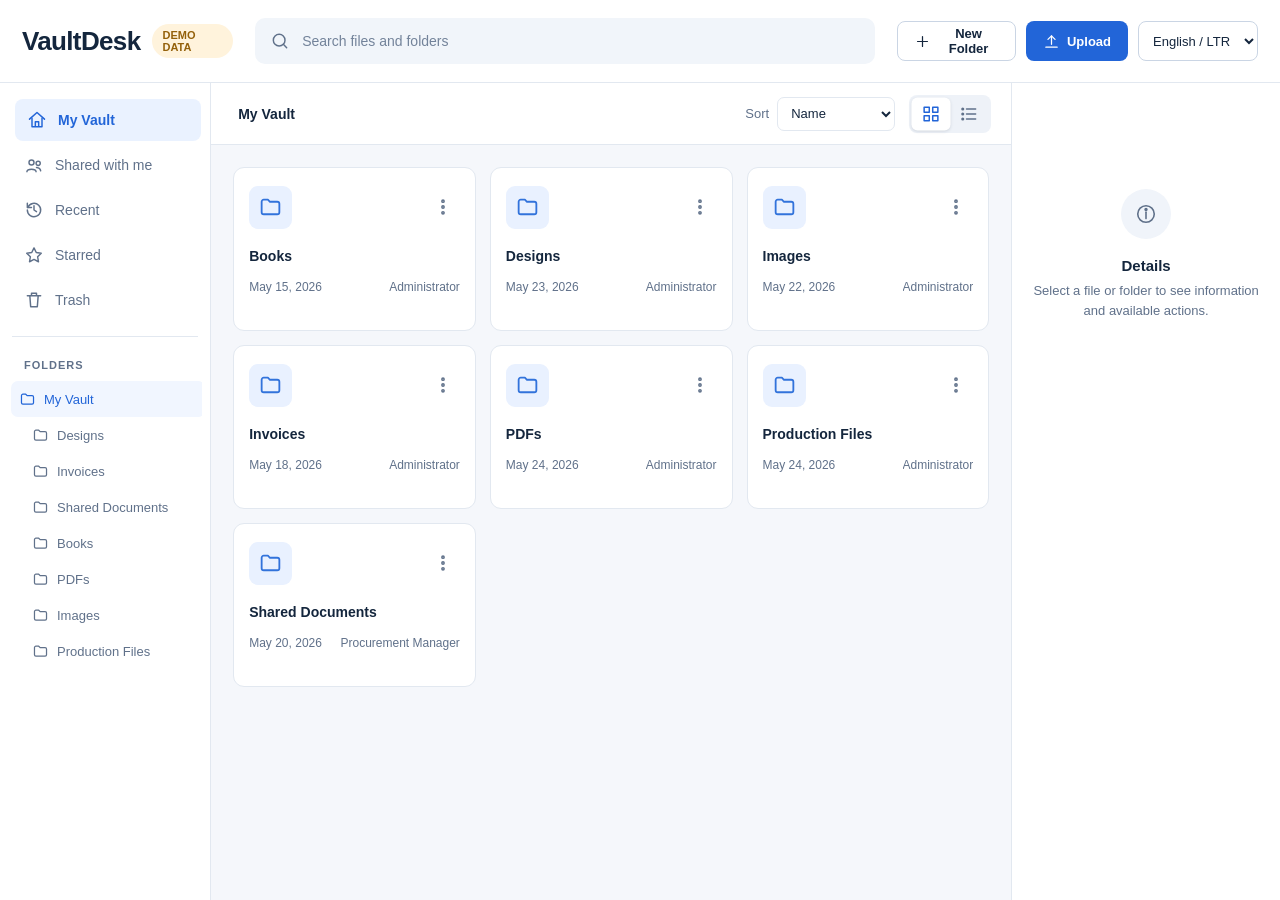
==== commit 80d0bb78: "Update VaultDesk local preview layout and UI" ====
--- a/vaultdesk/public/vaultdesk/index.html
+++ b/vaultdesk/public/vaultdesk/index.html
@@ -1,65 +1,90 @@
 <!doctype html>
-<html lang="en">
+<html lang="en" class="vaultdesk-preview-document">
 	<head>
 		<meta charset="utf-8">
 		<meta name="viewport" content="width=device-width, initial-scale=1">
 		<title>VaultDesk</title>
 		<link rel="icon" href="data:,">
-		<link rel="stylesheet" href="./vaultdesk.css">
-		<style>
-			body { margin: 0; background: #f7f9fc; }
-		</style>
+		<link rel="stylesheet" href="./vaultdesk.css?v=responsive-startup-20260525">
 	</head>
-	<body>
-		<div id="vaultdesk-preview" class="vaultdesk-mount"></div>
+	<body class="vaultdesk-preview-body">
+		<div id="vaultdesk-preview" class="vaultdesk-mount vaultdesk-standalone" aria-live="polite"></div>
 		<script type="module">
-			import { mountVaultDesk } from "./app.js";
+			const mount = document.querySelector("#vaultdesk-preview");
+			const parameters = new URLSearchParams(window.location.search);
+			const language = (() => {
+				try {
+					return parameters.get("lang") === "ar" || window.localStorage.getItem("vaultdesk-language") === "ar"
+						? "ar"
+						: "en";
+				} catch (error) {
+					return parameters.get("lang") === "ar" ? "ar" : "en";
+				}
+			})();
+			const startupText = language === "ar" ? {
+				loading: "جار تحميل المعاينة المحلية...",
+				title: "تعذر تشغيل VaultDesk",
+				message: "أعد تحميل الصفحة للحصول على أحدث ملفات المعاينة المحلية.",
+				reload: "إعادة تحميل المعاينة",
+			} : {
+				loading: "Loading local preview...",
+				title: "VaultDesk could not start",
+				message: "Reload the page to retrieve the latest local preview files.",
+				reload: "Reload preview",
+			};
 
-			// Local preview only: this entry always uses browser-memory fixtures, never ERP/Frappe APIs.
-			const app = mountVaultDesk(document.querySelector("#vaultdesk-preview"), { apiMode: "mock" });
-			const parameters = new URLSearchParams(window.location.search);
-			if (parameters.has("permissions")) {
-				const openPermissions = () => {
+			document.documentElement.lang = language;
+			document.documentElement.dir = language === "ar" ? "rtl" : "ltr";
+			mount.innerHTML = `
+				<div class="data-startup" role="status">
+					<span class="data-spinner" aria-hidden="true"></span>
+					<strong>VaultDesk</strong>
+					<p></p>
+				</div>`;
+			mount.querySelector(".data-startup p").textContent = startupText.loading;
+
+			// This bootstrap copy stays independent of app modules so import failures remain visible.
+			function showStartupFailure(error) {
+				console.error("[VaultDesk preview] Startup failed.", error);
+				const state = document.createElement("div");
+				state.className = "data-startup is-error";
+				state.setAttribute("role", "alert");
+				const title = document.createElement("strong");
+				const message = document.createElement("p");
+				const reload = document.createElement("button");
+				title.textContent = startupText.title;
+				message.textContent = startupText.message;
+				reload.className = "data-btn data-btn-primary";
+				reload.type = "button";
+				reload.textContent = startupText.reload;
+				reload.addEventListener("click", () => window.location.reload());
+				state.append(title, message, reload);
+				mount.replaceChildren(state);
+			}
+
+			async function startPreview() {
+				const module = await import("./app.js?v=responsive-startup-20260525");
+
+				// Local preview only: this entry always uses browser-memory fixtures, never ERP/Frappe APIs.
+				const app = module.mountVaultDesk(mount, { apiMode: "mock" });
+				if (await app.ready === false) return;
+
+				if (parameters.has("permissions")) {
 					const designs = app.state.items.find((item) => item.name === "projects");
-					if (designs) {
-						app.share(designs);
-						return;
-					}
-					window.setTimeout(openPermissions, 100);
-				};
-				openPermissions();
-			}
-			if (parameters.has("preview")) {
-				const fileName = parameters.get("preview") || "config";
-				const openPreview = () => {
+					if (designs) app.share(designs);
+				}
+				if (parameters.has("preview")) {
+					const fileName = parameters.get("preview") || "config";
 					const item = app.api.items?.[fileName];
-					if (!app.state.loading && app.state.items.length && item) {
-						app.preview(app.api.clone(fileName));
-						return;
-					}
-					window.setTimeout(openPreview, 100);
-				};
-				openPreview();
-			}
-			if (parameters.has("versions")) {
-				const fileName = parameters.get("versions") || "invoice";
-				const openVersions = () => {
+					if (item) app.preview(app.api.clone(fileName));
+				}
+				if (parameters.has("versions")) {
+					const fileName = parameters.get("versions") || "invoice";
 					const item = app.api.items?.[fileName];
-					if (!app.state.loading && item) {
-						app.openVersions(app.api.clone(fileName));
-						return;
-					}
-					window.setTimeout(openVersions, 100);
-				};
-				openVersions();
-			}
-			if (parameters.has("context")) {
-				const targetName = parameters.get("context") || "canvas";
-				const openContext = async () => {
-					if (app.state.loading) {
-						window.setTimeout(openContext, 100);
-						return;
-					}
+					if (item) app.openVersions(app.api.clone(fileName));
+				}
+				if (parameters.has("context")) {
+					const targetName = parameters.get("context") || "canvas";
 					if (["file", "breadcrumb", "readonly"].includes(targetName)) {
 						await app.openFolder(targetName === "readonly" ? "shared" : "production");
 					}
@@ -80,9 +105,10 @@
 							clientY: 230,
 						}));
 					}
-				};
-				openContext();
+				}
 			}
+
+			startPreview().catch(showStartupFailure);
 		</script>
 	</body>
 </html>
--- a/vaultdesk/public/vaultdesk/vaultdesk.css
+++ b/vaultdesk/public/vaultdesk/vaultdesk.css
@@ -25,6 +25,85 @@
 	color: var(--data-text);
 	font-family: Inter, "Segoe UI", Arial, sans-serif;
 	margin: -15px -15px 0;
+	min-width: 0;
+}
+
+html.vaultdesk-preview-document,
+.vaultdesk-preview-body {
+	height: 100%;
+	margin: 0;
+	overflow: hidden;
+	width: 100%;
+}
+
+.vaultdesk-preview-body {
+	background: var(--data-bg, #f5f7fb);
+}
+
+.vaultdesk-standalone {
+	height: 100vh;
+	height: 100dvh;
+	margin: 0;
+	overflow: hidden;
+	width: 100%;
+}
+
+.vaultdesk-standalone .vaultdesk-shell {
+	border: 0;
+	border-radius: 0;
+	height: 100%;
+	min-height: 0;
+	width: 100%;
+}
+
+.data-startup {
+	align-items: center;
+	color: var(--data-muted);
+	display: flex;
+	flex-direction: column;
+	gap: 14px;
+	height: 100%;
+	justify-content: center;
+	padding: 24px;
+	text-align: center;
+}
+
+.data-startup strong {
+	color: var(--data-text);
+	font-size: 22px;
+	font-weight: 650;
+}
+
+.data-startup p {
+	font-size: 14px;
+	line-height: 1.6;
+	margin: 0;
+	max-width: 420px;
+}
+
+.data-startup.is-error {
+	background: var(--data-bg);
+}
+
+.data-startup.is-error strong {
+	font-size: 18px;
+}
+
+.data-startup.is-error::before {
+	background: var(--data-danger-soft);
+	border-radius: 50%;
+	color: var(--data-danger);
+	content: "!";
+	display: grid;
+	font-size: 22px;
+	font-weight: 700;
+	height: 52px;
+	place-items: center;
+	width: 52px;
+}
+
+.data-startup .data-btn {
+	margin-top: 6px;
 }
 
 .vaultdesk-shell,
@@ -41,7 +120,9 @@
 	flex-direction: column;
 	height: min(900px, calc(100vh - 126px));
 	min-height: 650px;
+	min-width: 0;
 	overflow: hidden;
+	width: 100%;
 }
 
 .data-icon {
@@ -62,7 +143,8 @@
 	border-bottom: 1px solid var(--data-border);
 	display: grid;
 	gap: 22px;
-	grid-template-columns: minmax(170px, 236px) minmax(260px, 1fr) auto;
+	grid-template-columns: clamp(164px, 16.5vw, 236px) minmax(190px, 620px) minmax(0, 1fr);
+	min-width: 0;
 	padding: 18px 22px;
 }
 
@@ -70,6 +152,7 @@
 	align-items: center;
 	display: flex;
 	gap: 12px;
+	min-width: 0;
 }
 
 .data-title-group h1 {
@@ -107,6 +190,7 @@
 	gap: 10px;
 	height: 46px;
 	max-width: 620px;
+	min-width: 0;
 	padding: 0 14px;
 	transition:
 		background var(--data-motion-fast),
@@ -137,7 +221,10 @@
 
 .data-header-actions {
 	display: flex;
+	flex-wrap: nowrap;
 	gap: 10px;
+	justify-self: end;
+	min-width: 0;
 }
 
 .data-language {
@@ -234,8 +321,11 @@
 	animation: data-fade-up var(--data-motion-medium) 70ms var(--data-motion-ease) both;
 	display: grid;
 	flex: 1;
-	grid-template-columns: 236px minmax(380px, 1fr) 304px;
+	grid-template-columns: clamp(196px, 16.5vw, 236px) minmax(0, 1fr) clamp(264px, 21vw, 304px);
 	min-height: 0;
+	min-width: 0;
+	overflow: hidden;
+	position: relative;
 }
 
 .data-sidebar {
@@ -245,6 +335,7 @@
 	flex-direction: column;
 	overflow: hidden;
 	padding: 16px 12px;
+	min-width: 0;
 }
 
 .data-navigation {
@@ -356,6 +447,7 @@
 	gap: 12px;
 	height: 62px;
 	justify-content: space-between;
+	min-width: 0;
 	padding: 0 20px;
 }
 
@@ -413,6 +505,7 @@
 	display: flex;
 	flex: 0 0 auto;
 	gap: 14px;
+	max-width: 100%;
 }
 
 .data-sort {
@@ -466,9 +559,11 @@
 .data-drop-surface {
 	flex: 1;
 	min-height: 0;
-	overflow: auto;
+	overflow-x: hidden;
+	overflow-y: auto;
 	padding: 22px;
 	position: relative;
+	min-width: 0;
 	transition: background var(--data-motion-medium) var(--data-motion-ease);
 }
 
@@ -504,7 +599,8 @@
 .data-grid {
 	display: grid;
 	gap: 14px;
-	grid-template-columns: repeat(auto-fill, minmax(196px, 1fr));
+	grid-template-columns: repeat(auto-fill, minmax(min(196px, 100%), 1fr));
+	min-width: 0;
 }
 
 .data-card {
@@ -721,11 +817,16 @@
 	border: 1px solid var(--data-border);
 	border-radius: 10px;
 	box-shadow: var(--data-shadow);
-	min-width: 228px;
+	max-height: calc(100vh - 16px);
+	max-height: calc(100dvh - 16px);
+	max-width: calc(100vw - 16px);
+	min-width: min(228px, calc(100vw - 16px));
+	overflow-y: auto;
 	padding: 6px;
 	position: fixed;
 	z-index: 1080;
 	transform-origin: top left;
+	width: min(228px, calc(100vw - 16px));
 }
 
 .data-context-menu button {
@@ -777,6 +878,8 @@
 	background: var(--data-panel);
 	border: 1px solid var(--data-border);
 	border-radius: 10px;
+	max-width: 100%;
+	min-width: 0;
 	overflow: visible;
 	transition: box-shadow var(--data-motion-medium);
 }
@@ -784,6 +887,7 @@
 .data-table {
 	border-collapse: collapse;
 	table-layout: fixed;
+	max-width: 100%;
 	width: 100%;
 }
 
@@ -802,8 +906,11 @@
 	color: var(--data-text);
 	font-size: 13px;
 	height: 61px;
+	overflow: hidden;
 	padding: 0 14px;
 	position: relative;
+	text-overflow: ellipsis;
+	white-space: nowrap;
 }
 
 .data-table tbody tr {
@@ -854,14 +961,23 @@
 	font-weight: 550;
 	gap: 12px;
 	max-width: 100%;
+	min-width: 0;
 	overflow: hidden;
 	padding: 0;
 	white-space: nowrap;
 	transition: color var(--data-motion-fast);
+	width: 100%;
 }
 
 .data-table-name:hover {
 	color: var(--data-primary);
+}
+
+.data-table-name .data-item-label {
+	min-width: 0;
+	overflow: hidden;
+	text-overflow: ellipsis;
+	white-space: nowrap;
 }
 
 .data-table-name .data-file-icon {
@@ -883,6 +999,10 @@
 	justify-content: flex-end;
 }
 
+.data-table td:last-child {
+	overflow: visible;
+}
+
 .data-row-actions > .is-starred {
 	color: #f2a914;
 	fill: #f2a914;
@@ -900,6 +1020,7 @@
 	border-left: 1px solid var(--data-border);
 	overflow-y: auto;
 	padding: 22px 20px;
+	min-width: 0;
 	transition: box-shadow var(--data-motion-medium) var(--data-motion-ease);
 }
 
@@ -2266,25 +2387,25 @@
 
 @media (max-width: 1199px) {
 	.data-layout {
-		grid-template-columns: 220px minmax(380px, 1fr);
+		grid-template-columns: clamp(190px, 20vw, 220px) minmax(0, 1fr);
 	}
 
 	.data-details {
 		box-shadow: -12px 0 34px rgba(21, 36, 57, 0.16);
 		display: block;
-		height: calc(100vh - 114px);
+		height: auto;
+		inset-block: 0;
+		inset-inline-end: 0;
 		opacity: 0;
 		pointer-events: none;
-		position: fixed;
-		right: 0;
-		top: 64px;
-		transform: translateX(100%);
+		position: absolute;
+		transform: translateX(calc(100% + 1px));
 		transition:
 			opacity var(--data-motion-medium) var(--data-motion-ease),
 			transform var(--data-motion-medium) var(--data-motion-ease),
 			visibility 0s var(--data-motion-medium);
 		visibility: hidden;
-		width: min(320px, 92vw);
+		width: min(320px, calc(100% - 20px));
 		z-index: 40;
 	}
 
@@ -2298,9 +2419,7 @@
 
 	.vaultdesk-shell[dir="rtl"] .data-details {
 		box-shadow: 12px 0 34px rgba(21, 36, 57, 0.16);
-		left: 0;
-		right: auto;
-		transform: translateX(-100%);
+		transform: translateX(calc(-100% - 1px));
 	}
 
 	.vaultdesk-shell[dir="rtl"] .data-details.is-open {
@@ -2308,8 +2427,31 @@
 	}
 }
 
+@media (max-width: 1040px) {
+	.data-header {
+		gap: 12px;
+		grid-template-columns: minmax(0, 1fr) auto;
+		padding: 14px 16px;
+	}
+
+	.data-title-group {
+		grid-column: 1;
+	}
+
+	.data-search {
+		grid-column: 1 / -1;
+		grid-row: 2;
+		max-width: none;
+	}
+
+	.data-header-actions {
+		grid-column: 2;
+		grid-row: 1;
+	}
+}
+
 @media (max-width: 840px) {
-	.vaultdesk-mount {
+	.vaultdesk-mount:not(.vaultdesk-standalone) {
 		margin: -15px -10px 0;
 	}
 
@@ -2320,8 +2462,7 @@
 	}
 
 	.data-header {
-		gap: 12px;
-		grid-template-columns: 1fr auto;
+		grid-template-columns: minmax(0, 1fr) auto;
 		padding: 14px;
 	}
 
@@ -2407,7 +2548,7 @@
 	}
 
 	.data-grid {
-		grid-template-columns: repeat(auto-fill, minmax(156px, 1fr));
+		grid-template-columns: repeat(auto-fill, minmax(min(156px, 100%), 1fr));
 	}
 
 	.data-table th:nth-child(2),
@@ -2487,6 +2628,60 @@
 	.preview-details {
 		grid-column: 1 / -1;
 		max-height: 190px;
+	}
+}
+
+@media (max-width: 560px) {
+	.data-header {
+		grid-template-columns: minmax(0, 1fr);
+	}
+
+	.data-title-group,
+	.data-search,
+	.data-header-actions {
+		grid-column: 1;
+	}
+
+	.data-header-actions {
+		grid-row: 3;
+		justify-content: space-between;
+		width: 100%;
+	}
+
+	.data-language {
+		margin-inline-start: auto;
+	}
+
+	.data-view-controls {
+		justify-content: flex-end;
+		width: 100%;
+	}
+
+	.data-content-head {
+		align-items: flex-start;
+	}
+
+	.data-modal-backdrop {
+		padding: 12px;
+	}
+
+	.data-modal-body {
+		padding: 18px 16px;
+	}
+
+	.data-modal footer {
+		padding: 12px 16px;
+	}
+
+	.data-toast-stack,
+	.vaultdesk-shell[dir="rtl"] .data-toast-stack {
+		left: 12px;
+		right: 12px;
+	}
+
+	.data-toast {
+		min-width: 0;
+		width: 100%;
 	}
 }
 
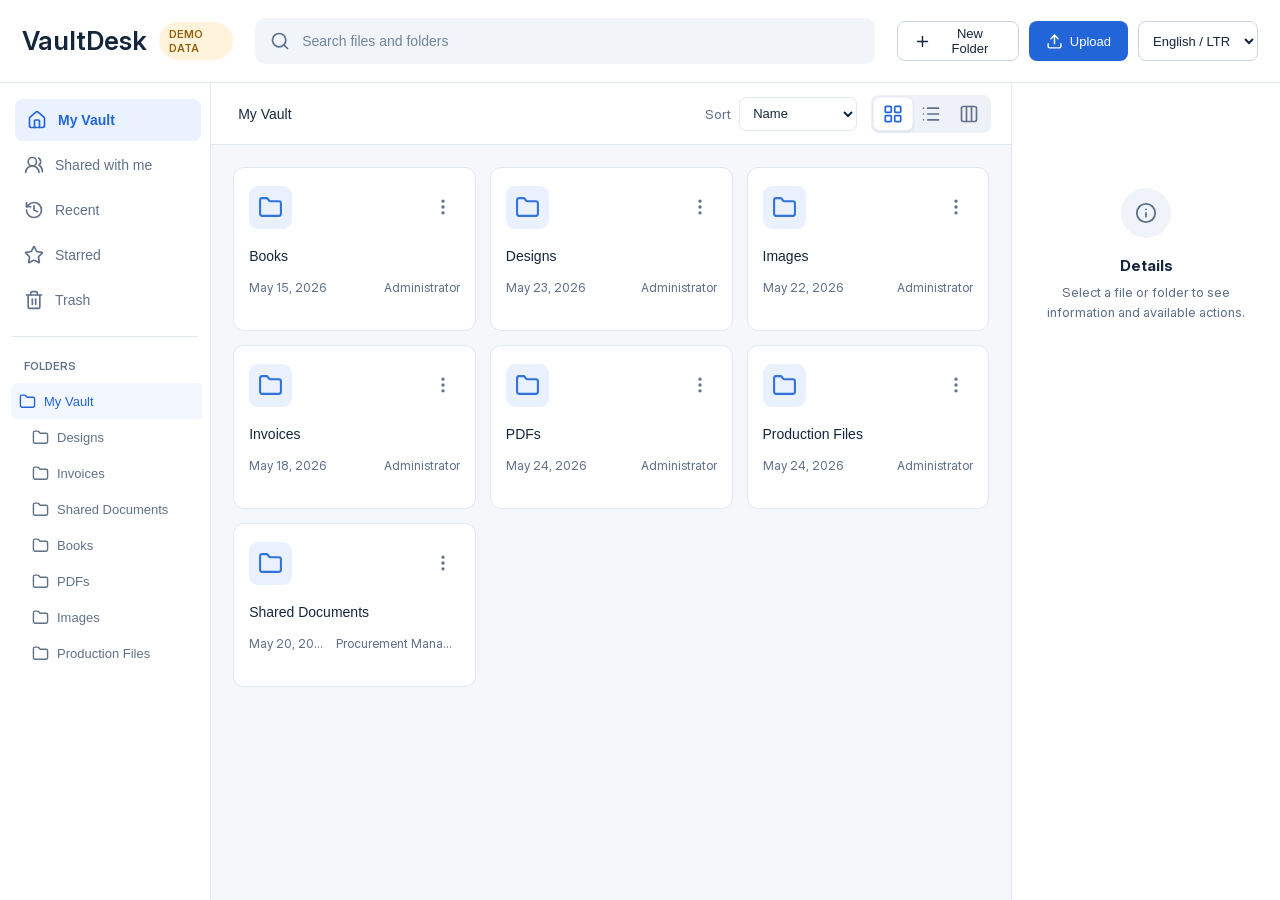
==== commit 0c8fcb9b: "Update VaultDesk interface assets" ====
--- a/vaultdesk/public/vaultdesk/index.html
+++ b/vaultdesk/public/vaultdesk/index.html
@@ -5,7 +5,7 @@
 		<meta name="viewport" content="width=device-width, initial-scale=1">
 		<title>VaultDesk</title>
 		<link rel="icon" href="data:,">
-		<link rel="stylesheet" href="./vaultdesk.css?v=responsive-startup-20260525">
+		<link rel="stylesheet" href="./vaultdesk.css?v=lucide-icons-20260530">
 	</head>
 	<body class="vaultdesk-preview-body">
 		<div id="vaultdesk-preview" class="vaultdesk-mount vaultdesk-standalone" aria-live="polite"></div>
@@ -63,7 +63,7 @@
 			}
 
 			async function startPreview() {
-				const module = await import("./app.js?v=responsive-startup-20260525");
+				const module = await import("./app.js?v=lucide-icons-20260530");
 
 				// Local preview only: this entry always uses browser-memory fixtures, never ERP/Frappe APIs.
 				const app = module.mountVaultDesk(mount, { apiMode: "mock" });
--- a/vaultdesk/public/vaultdesk/vaultdesk.css
+++ b/vaultdesk/public/vaultdesk/vaultdesk.css
@@ -1,4 +1,39 @@
+@font-face {
+	font-display: swap;
+	font-family: "InterVariable";
+	font-style: normal;
+	font-weight: 100 900;
+	src: url("./fonts/inter/InterVariable.woff2") format("woff2");
+}
+
+@font-face {
+	font-display: swap;
+	font-family: "InterVariable";
+	font-style: italic;
+	font-weight: 100 900;
+	src: url("./fonts/inter/InterVariable-Italic.woff2") format("woff2");
+}
+
 .vaultdesk-mount {
+	--font-stack: "InterVariable", "Inter", "-apple-system", "BlinkMacSystemFont", "Segoe UI",
+		"Roboto", "Oxygen", "Ubuntu", "Cantarell", "Fira Sans", "Droid Sans", "Helvetica Neue",
+		sans-serif;
+	--weight-regular: 420;
+	--weight-medium: 500;
+	--weight-semibold: 600;
+	--weight-bold: 700;
+	--weight-black: 800;
+	--text-tiny: 11px;
+	--text-2xs: 12px;
+	--text-xs: 12px;
+	--text-sm: 13px;
+	--text-md: 13px;
+	--text-base: 14px;
+	--text-lg: 16px;
+	--text-xl: 18px;
+	--text-2xl: 20px;
+	--text-3xl: 24px;
+	--text-4xl: 26px;
 	--data-bg: #f5f7fb;
 	--data-panel: #ffffff;
 	--data-panel-muted: #f8fafc;
@@ -22,8 +57,13 @@
 	--data-motion-pop: cubic-bezier(0.18, 0.89, 0.32, 1.18);
 	--data-inline-shift: 9px;
 	--data-nav-shift: 3px;
-	color: var(--data-text);
-	font-family: Inter, "Segoe UI", Arial, sans-serif;
+	-moz-osx-font-smoothing: grayscale;
+	-webkit-font-smoothing: antialiased;
+	color: var(--data-text);
+	font-family: var(--font-stack);
+	font-optical-sizing: auto;
+	font-variation-settings: "opsz" 24;
+	font-weight: var(--weight-regular);
 	margin: -15px -15px 0;
 	min-width: 0;
 }
@@ -71,7 +111,7 @@
 .data-startup strong {
 	color: var(--data-text);
 	font-size: 22px;
-	font-weight: 650;
+	font-weight: var(--weight-semibold);
 }
 
 .data-startup p {
@@ -96,7 +136,7 @@
 	content: "!";
 	display: grid;
 	font-size: 22px;
-	font-weight: 700;
+	font-weight: var(--weight-bold);
 	height: 52px;
 	place-items: center;
 	width: 52px;
@@ -132,7 +172,7 @@
 	stroke: currentColor;
 	stroke-linecap: round;
 	stroke-linejoin: round;
-	stroke-width: 1.75;
+	stroke-width: 2;
 	width: 20px;
 }
 
@@ -158,8 +198,8 @@
 .data-title-group h1 {
 	color: var(--data-text);
 	font-size: 26px;
-	font-weight: 650;
-	letter-spacing: -0.025em;
+	font-weight: var(--weight-semibold);
+	letter-spacing: 0;
 	line-height: 1;
 	margin: 0;
 }
@@ -169,7 +209,7 @@
 	border-radius: 20px;
 	color: var(--data-success);
 	font-size: 11px;
-	font-weight: 600;
+	font-weight: var(--weight-semibold);
 	padding: 5px 10px;
 	text-transform: uppercase;
 	transition: transform var(--data-motion-fast) var(--data-motion-ease);
@@ -256,7 +296,7 @@
 	cursor: pointer;
 	display: inline-flex;
 	font-size: 13px;
-	font-weight: 550;
+	font-weight: var(--weight-medium);
 	gap: 7px;
 	height: 40px;
 	justify-content: center;
@@ -355,7 +395,7 @@
 	cursor: pointer;
 	display: flex;
 	font-size: 14px;
-	font-weight: 500;
+	font-weight: var(--weight-medium);
 	gap: 11px;
 	height: 42px;
 	padding: 0 12px;
@@ -376,15 +416,15 @@
 .data-nav-item.is-active {
 	background: var(--data-primary-soft);
 	color: var(--data-primary);
-	font-weight: 600;
+	font-weight: var(--weight-semibold);
 	transform: translateX(var(--data-nav-shift));
 }
 
 .data-sidebar-heading {
 	color: var(--data-muted);
 	font-size: 11px;
-	font-weight: 650;
-	letter-spacing: 0.09em;
+	font-weight: var(--weight-semibold);
+	letter-spacing: 0;
 	padding: 22px 12px 10px;
 	text-transform: uppercase;
 }
@@ -485,7 +525,7 @@
 
 .data-breadcrumbs button:last-child {
 	color: var(--data-text);
-	font-weight: 550;
+	font-weight: var(--weight-medium);
 }
 
 .data-breadcrumbs button:hover {
@@ -497,7 +537,7 @@
 .data-section-title {
 	color: var(--data-text);
 	font-size: 16px;
-	font-weight: 600;
+	font-weight: var(--weight-semibold);
 }
 
 .data-view-controls {
@@ -583,7 +623,7 @@
 	color: var(--data-primary);
 	display: none;
 	font-size: 16px;
-	font-weight: 550;
+	font-weight: var(--weight-medium);
 	gap: 10px;
 	inset: 16px;
 	justify-content: center;
@@ -617,6 +657,11 @@
 		transform var(--data-motion-medium) var(--data-motion-ease);
 }
 
+.data-card[data-action],
+.data-table tbody tr[data-action] {
+	cursor: pointer;
+}
+
 .data-card:hover {
 	border-color: #c5d4e9;
 	box-shadow: var(--data-shadow-hover);
@@ -732,7 +777,7 @@
 	cursor: pointer;
 	display: block;
 	font-size: 14px;
-	font-weight: 550;
+	font-weight: var(--weight-medium);
 	line-height: 1.4;
 	margin: 0 0 13px;
 	overflow: hidden;
@@ -895,7 +940,7 @@
 	border-bottom: 1px solid var(--data-border);
 	color: var(--data-muted);
 	font-size: 12px;
-	font-weight: 600;
+	font-weight: var(--weight-semibold);
 	height: 44px;
 	padding: 0 14px;
 	text-align: left;
@@ -958,7 +1003,7 @@
 	cursor: pointer;
 	display: flex;
 	font-size: 13px;
-	font-weight: 550;
+	font-weight: var(--weight-medium);
 	gap: 12px;
 	max-width: 100%;
 	min-width: 0;
@@ -1003,6 +1048,139 @@
 	overflow: visible;
 }
 
+.data-columns {
+	background: var(--data-panel);
+	border: 1px solid var(--data-border);
+	border-radius: 10px;
+	display: flex;
+	height: max(420px, calc(100vh - 252px));
+	min-height: 360px;
+	min-width: 0;
+	overflow-x: auto;
+	overflow-y: hidden;
+}
+
+.data-column {
+	background: var(--data-panel);
+	border-inline-end: 1px solid var(--data-border);
+	display: flex;
+	flex: 0 0 clamp(230px, 23vw, 310px);
+	flex-direction: column;
+	min-width: 0;
+}
+
+.data-column:last-child {
+	border-inline-end: 0;
+}
+
+.data-column-header {
+	align-items: center;
+	border-bottom: 1px solid var(--data-border);
+	color: var(--data-text);
+	display: flex;
+	flex: 0 0 42px;
+	font-size: 13px;
+	font-weight: var(--weight-semibold);
+	min-width: 0;
+	overflow: hidden;
+	padding: 0 12px;
+	text-overflow: ellipsis;
+	white-space: nowrap;
+}
+
+.data-column-list {
+	flex: 1;
+	min-height: 0;
+	overflow-y: auto;
+	padding: 6px;
+}
+
+.data-column-item {
+	align-items: center;
+	background: transparent;
+	border: 0;
+	border-radius: 7px;
+	color: var(--data-text);
+	cursor: pointer;
+	display: grid;
+	font-size: 13px;
+	font-weight: var(--weight-medium);
+	gap: 9px;
+	grid-template-columns: 30px minmax(0, 1fr) 16px;
+	min-height: 38px;
+	padding: 4px 7px;
+	text-align: left;
+	width: 100%;
+	transition:
+		background var(--data-motion-fast),
+		color var(--data-motion-fast),
+		transform var(--data-motion-fast) var(--data-motion-ease);
+}
+
+.data-column-item:hover,
+.data-column-item.is-selected {
+	background: var(--data-primary);
+	color: #ffffff;
+}
+
+.data-column-item:hover {
+	transform: translateX(var(--data-nav-shift));
+}
+
+.data-column-item .data-file-icon {
+	border-radius: 6px;
+	height: 28px;
+	width: 28px;
+}
+
+.data-column-item .data-file-icon .data-icon {
+	height: 18px;
+	width: 18px;
+}
+
+.data-column-item:hover .data-file-icon,
+.data-column-item.is-selected .data-file-icon {
+	background: rgba(255, 255, 255, 0.18);
+	color: #ffffff;
+}
+
+.data-column-label {
+	overflow: hidden;
+	text-overflow: ellipsis;
+	white-space: nowrap;
+}
+
+.data-column-chevron {
+	color: currentColor;
+	height: 15px;
+	justify-self: end;
+	width: 15px;
+}
+
+.data-column-state {
+	align-items: center;
+	color: var(--data-muted);
+	display: flex;
+	flex-direction: column;
+	gap: 10px;
+	justify-content: center;
+	min-height: 190px;
+	padding: 22px;
+	text-align: center;
+}
+
+.data-column-state .data-icon {
+	color: var(--data-primary);
+	height: 32px;
+	width: 32px;
+}
+
+.data-column-state p {
+	font-size: 13px;
+	line-height: 1.5;
+	margin: 0;
+}
+
 .data-row-actions > .is-starred {
 	color: #f2a914;
 	fill: #f2a914;
@@ -1117,7 +1295,7 @@
 .data-capabilities h3 {
 	color: var(--data-muted);
 	font-size: 12px;
-	font-weight: 600;
+	font-weight: var(--weight-semibold);
 	margin: 0 0 12px;
 	text-transform: uppercase;
 }
@@ -1170,7 +1348,7 @@
 .data-state h3 {
 	color: var(--data-text);
 	font-size: 17px;
-	font-weight: 600;
+	font-weight: var(--weight-semibold);
 	margin: 0 0 7px;
 }
 
@@ -1197,7 +1375,8 @@
 }
 
 .data-content-motion.is-entering .data-card,
-.data-content-motion.is-entering .data-table tbody tr {
+.data-content-motion.is-entering .data-table tbody tr,
+.data-content-motion.is-entering .data-column-item {
 	animation: data-item-enter var(--data-motion-medium) var(--data-motion-ease) both;
 	animation-delay: min(calc(var(--item-index) * 18ms), 126ms);
 }
@@ -1209,6 +1388,11 @@
 .data-skeleton.is-row {
 	height: 60px;
 	margin-bottom: 7px;
+}
+
+.data-skeleton.is-column-row {
+	height: 38px;
+	margin: 0 0 7px;
 }
 
 @keyframes data-shimmer {
@@ -1263,7 +1447,7 @@
 
 .data-modal header h2 {
 	font-size: 17px;
-	font-weight: 600;
+	font-weight: var(--weight-semibold);
 	margin: 0;
 	overflow: hidden;
 	text-overflow: ellipsis;
@@ -1289,7 +1473,7 @@
 	display: flex;
 	flex-direction: column;
 	font-size: 12px;
-	font-weight: 550;
+	font-weight: var(--weight-medium);
 	gap: 7px;
 }
 
@@ -1311,6 +1495,164 @@
 	border-color: #84abf0;
 	box-shadow: 0 0 0 3px rgba(34, 101, 216, 0.11);
 	outline: none;
+}
+
+.data-modal.data-move-modal {
+	width: min(680px, 100%);
+}
+
+.data-move-browser {
+	display: flex;
+	flex-direction: column;
+	gap: 13px;
+	min-width: 0;
+}
+
+.data-move-current {
+	align-items: center;
+	background: var(--data-panel-muted);
+	border: 1px solid var(--data-border);
+	border-radius: 8px;
+	display: flex;
+	gap: 12px;
+	justify-content: space-between;
+	min-width: 0;
+	padding: 12px 14px;
+}
+
+.data-move-current span {
+	color: var(--data-muted);
+	flex: 0 0 auto;
+	font-size: 12px;
+	font-weight: var(--weight-medium);
+}
+
+.data-move-current strong {
+	color: var(--data-text);
+	font-size: 15px;
+	font-weight: var(--weight-semibold);
+	overflow: hidden;
+	text-overflow: ellipsis;
+	white-space: nowrap;
+}
+
+.data-move-breadcrumbs {
+	align-items: center;
+	color: var(--data-muted);
+	display: flex;
+	flex-wrap: wrap;
+	gap: 7px;
+	min-width: 0;
+}
+
+.data-move-breadcrumbs button {
+	background: transparent;
+	border: 0;
+	border-radius: 6px;
+	color: var(--data-primary);
+	cursor: pointer;
+	font-size: 13px;
+	font-weight: var(--weight-medium);
+	max-width: 180px;
+	overflow: hidden;
+	padding: 5px 6px;
+	text-overflow: ellipsis;
+	white-space: nowrap;
+}
+
+.data-move-breadcrumbs button:disabled {
+	color: var(--data-text);
+	cursor: default;
+}
+
+.data-move-breadcrumbs .data-icon {
+	height: 14px;
+	width: 14px;
+}
+
+.data-move-list {
+	background: var(--data-panel);
+	border: 1px solid var(--data-border);
+	border-radius: 9px;
+	max-height: 320px;
+	min-height: 190px;
+	overflow-y: auto;
+	padding: 6px;
+}
+
+.data-move-folder {
+	align-items: center;
+	background: transparent;
+	border: 0;
+	border-radius: 7px;
+	color: var(--data-text);
+	cursor: pointer;
+	display: grid;
+	font-size: 14px;
+	font-weight: var(--weight-medium);
+	gap: 12px;
+	grid-template-columns: 43px minmax(0, 1fr) 18px;
+	min-height: 58px;
+	padding: 8px 10px;
+	text-align: left;
+	width: 100%;
+	transition:
+		background var(--data-motion-fast),
+		color var(--data-motion-fast),
+		transform var(--data-motion-fast) var(--data-motion-ease);
+}
+
+.data-move-folder:hover {
+	background: #f0f5fc;
+	color: var(--data-primary);
+	transform: translateX(var(--data-nav-shift));
+}
+
+.data-move-folder span:not(.data-file-icon) {
+	overflow: hidden;
+	text-overflow: ellipsis;
+	white-space: nowrap;
+}
+
+.data-move-folder .data-file-icon {
+	height: 38px;
+	width: 38px;
+}
+
+.data-move-chevron {
+	color: var(--data-muted);
+	height: 18px;
+	width: 18px;
+}
+
+.data-move-state {
+	align-items: center;
+	border: 1px dashed var(--data-border-strong);
+	border-radius: 9px;
+	color: var(--data-muted);
+	display: flex;
+	flex-direction: column;
+	gap: 11px;
+	justify-content: center;
+	min-height: 190px;
+	padding: 24px;
+	text-align: center;
+}
+
+.data-move-state .data-icon {
+	color: var(--data-primary);
+	height: 34px;
+	width: 34px;
+}
+
+.data-move-state p {
+	font-size: 13px;
+	margin: 0;
+}
+
+.data-skeleton.is-move-row {
+	height: 58px;
+	margin-bottom: 7px;
 }
 
 .data-confirm {
@@ -1444,7 +1786,7 @@
 	border-radius: 14px;
 	display: inline-flex;
 	font-size: 11px;
-	font-weight: 600;
+	font-weight: var(--weight-semibold);
 	gap: 4px;
 	padding: 4px 8px;
 }
@@ -1641,7 +1983,7 @@
 .data-preview-fallback h3 {
 	color: var(--data-text);
 	font-size: 18px;
-	font-weight: 600;
+	font-weight: var(--weight-semibold);
 	margin: 0;
 }
 
@@ -1796,7 +2138,7 @@
 	display: flex;
 	flex: 0 0 auto;
 	font-size: 14px;
-	font-weight: 650;
+	font-weight: var(--weight-semibold);
 	height: 42px;
 	justify-content: center;
 	width: 42px;
@@ -1817,7 +2159,7 @@
 
 .permission-owner strong {
 	font-size: 14px;
-	font-weight: 550;
+	font-weight: var(--weight-medium);
 }
 
 .permission-access-badge {
@@ -1825,7 +2167,7 @@
 	border-radius: 18px;
 	color: var(--data-primary);
 	font-size: 11px;
-	font-weight: 600;
+	font-weight: var(--weight-semibold);
 	margin-left: auto;
 	padding: 5px 10px;
 }
@@ -1841,7 +2183,7 @@
 .permission-section h3 {
 	color: var(--data-text);
 	font-size: 14px;
-	font-weight: 600;
+	font-weight: var(--weight-semibold);
 	margin: 0 0 13px;
 }
 
@@ -1869,7 +2211,7 @@
 	color: var(--data-muted);
 	cursor: pointer;
 	font-size: 12px;
-	font-weight: 550;
+	font-weight: var(--weight-medium);
 	height: 30px;
 	padding: 0 15px;
 }
@@ -1980,7 +2322,7 @@
 
 .permission-results strong {
 	font-size: 13px;
-	font-weight: 550;
+	font-weight: var(--weight-medium);
 }
 
 .permission-results small {
@@ -2064,7 +2406,7 @@
 .permission-principal strong {
 	display: block;
 	font-size: 13px;
-	font-weight: 550;
+	font-weight: var(--weight-medium);
 	max-width: 235px;
 	overflow: hidden;
 	text-overflow: ellipsis;
@@ -2126,7 +2468,7 @@
 	color: var(--data-muted);
 	cursor: pointer;
 	font-size: 12px;
-	font-weight: 550;
+	font-weight: var(--weight-medium);
 	padding: 8px 4px;
 }
 
@@ -2288,7 +2630,7 @@
 .vaultdesk-shell[dir="rtl"] {
 	--data-inline-shift: -9px;
 	--data-nav-shift: -3px;
-	font-family: "Noto Sans Arabic", Tahoma, "Segoe UI", Arial, sans-serif;
+	font-family: var(--font-stack);
 	text-align: right;
 }
 
@@ -2305,6 +2647,9 @@
 .vaultdesk-shell[dir="rtl"] .data-card-name,
 .vaultdesk-shell[dir="rtl"] .data-menu button,
 .vaultdesk-shell[dir="rtl"] .data-context-menu button,
+.vaultdesk-shell[dir="rtl"] .data-move-folder,
+.vaultdesk-shell[dir="rtl"] .data-column-item,
+.vaultdesk-shell[dir="rtl"] .data-column-header,
 .vaultdesk-shell[dir="rtl"] .data-nav-item,
 .vaultdesk-shell[dir="rtl"] .data-table th,
 .vaultdesk-shell[dir="rtl"] .data-table-name,
@@ -2338,7 +2683,10 @@
 	transform-origin: top right;
 }
 
-.vaultdesk-shell[dir="rtl"] .data-breadcrumbs .data-icon {
+.vaultdesk-shell[dir="rtl"] .data-breadcrumbs .data-icon,
+.vaultdesk-shell[dir="rtl"] .data-move-breadcrumbs .data-icon,
+.vaultdesk-shell[dir="rtl"] .data-move-chevron,
+.vaultdesk-shell[dir="rtl"] .data-column-chevron {
 	transform: rotate(180deg);
 }
 
@@ -2551,6 +2899,14 @@
 		grid-template-columns: repeat(auto-fill, minmax(min(156px, 100%), 1fr));
 	}
 
+	.data-columns {
+		height: max(360px, calc(100vh - 286px));
+	}
+
+	.data-column {
+		flex-basis: min(78vw, 280px);
+	}
+
 	.data-table th:nth-child(2),
 	.data-table th:nth-child(3),
 	.data-table td:nth-child(2),
@@ -2655,6 +3011,20 @@
 	.data-view-controls {
 		justify-content: flex-end;
 		width: 100%;
+	}
+
+	.data-sort {
+		flex: 1 1 auto;
+		min-width: 0;
+	}
+
+	.data-sort select {
+		min-width: 0;
+		width: 100%;
+	}
+
+	.data-view-toggle button {
+		padding-inline: 8px;
 	}
 
 	.data-content-head {
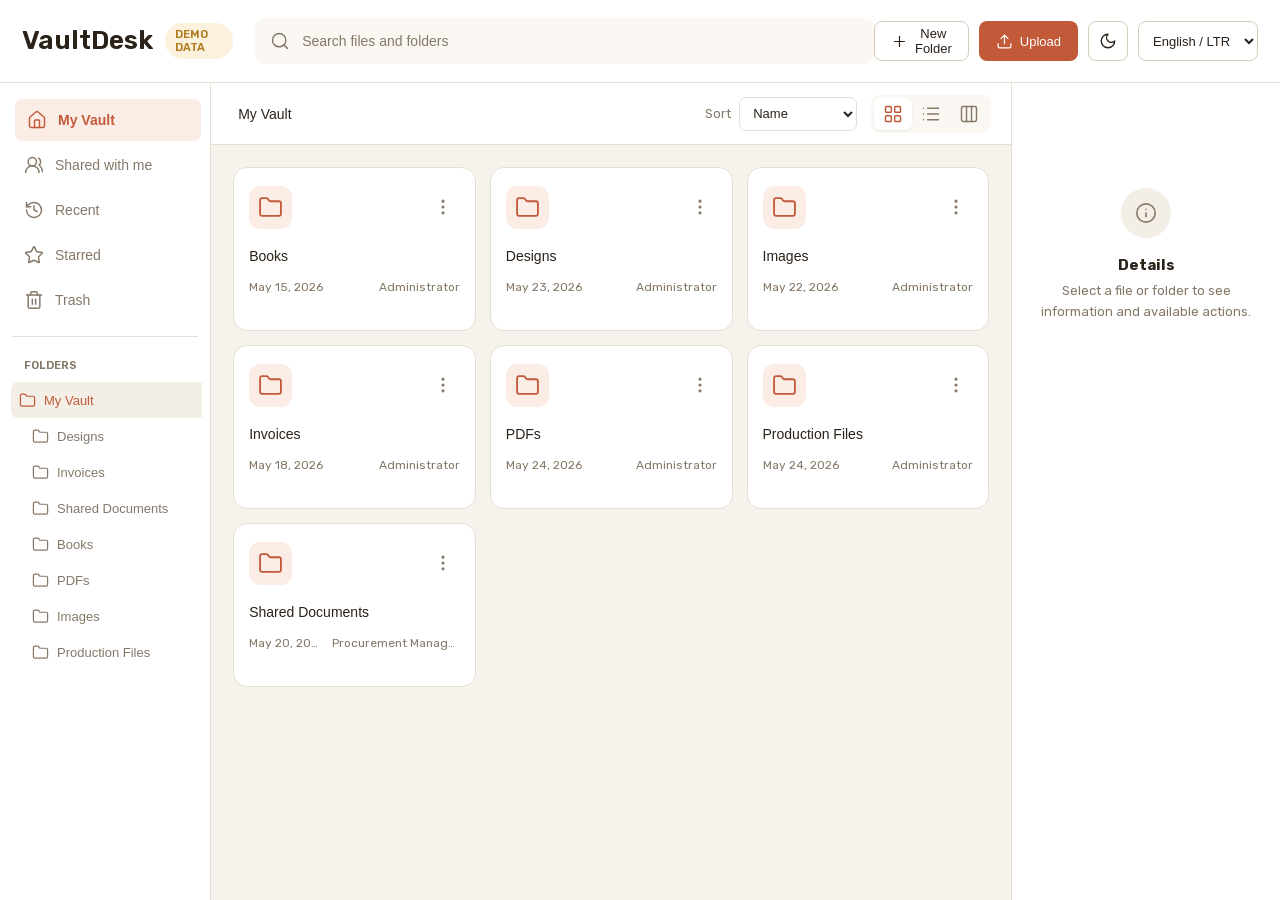
==== commit 19b9585a: "Redesign VaultDesk UI (Warm Editorial) + bilingual fonts + docs - Warm Editorial theme: tokenized wa" ====
--- a/vaultdesk/public/vaultdesk/index.html
+++ b/vaultdesk/public/vaultdesk/index.html
@@ -5,7 +5,7 @@
 		<meta name="viewport" content="width=device-width, initial-scale=1">
 		<title>VaultDesk</title>
 		<link rel="icon" href="data:,">
-		<link rel="stylesheet" href="./vaultdesk.css?v=lucide-icons-20260530">
+		<link rel="stylesheet" href="./vaultdesk.css?v=warm-editorial-rubik-20260614e">
 	</head>
 	<body class="vaultdesk-preview-body">
 		<div id="vaultdesk-preview" class="vaultdesk-mount vaultdesk-standalone" aria-live="polite"></div>
@@ -63,7 +63,7 @@
 			}
 
 			async function startPreview() {
-				const module = await import("./app.js?v=lucide-icons-20260530");
+				const module = await import("./app.js?v=warm-editorial-rubik-20260614e");
 
 				// Local preview only: this entry always uses browser-memory fixtures, never ERP/Frappe APIs.
 				const app = module.mountVaultDesk(mount, { apiMode: "mock" });
--- a/vaultdesk/public/vaultdesk/vaultdesk.css
+++ b/vaultdesk/public/vaultdesk/vaultdesk.css
@@ -1,28 +1,85 @@
+/* Rubik — single UI family for Arabic + English (self-hosted variable woff2, weight axis 300-700). */
 @font-face {
 	font-display: swap;
-	font-family: "InterVariable";
+	font-family: "VaultDesk Rubik";
 	font-style: normal;
-	font-weight: 100 900;
-	src: url("./fonts/inter/InterVariable.woff2") format("woff2");
+	font-weight: 300 700;
+	src: url("./fonts/rubik/rubik-latin.woff2?v=1") format("woff2");
+	unicode-range: U+0000-00FF, U+0131, U+0152-0153, U+02BB-02BC, U+02C6, U+02DA, U+02DC, U+0304, U+0308, U+0329, U+2000-206F, U+20AC, U+2122, U+2191, U+2193, U+2212, U+2215, U+FEFF, U+FFFD;
 }
 
 @font-face {
 	font-display: swap;
-	font-family: "InterVariable";
-	font-style: italic;
-	font-weight: 100 900;
-	src: url("./fonts/inter/InterVariable-Italic.woff2") format("woff2");
-}
-
+	font-family: "VaultDesk Rubik";
+	font-style: normal;
+	font-weight: 300 700;
+	src: url("./fonts/rubik/rubik-latin-ext.woff2?v=1") format("woff2");
+	unicode-range: U+0100-02BA, U+02BD-02C5, U+02C7-02CC, U+02CE-02D7, U+02DD-02FF, U+0304, U+0308, U+0329, U+1D00-1DBF, U+1E00-1E9F, U+1EF2-1EFF, U+2020, U+20A0-20AB, U+20AD-20C0, U+2113, U+2C60-2C7F, U+A720-A7FF;
+}
+
+/* Arabic script uses IBM Plex Sans Arabic (self-hosted, weights 300-700).
+   Latin glyphs + all digits stay on Rubik via the latin ranges above. */
+@font-face {
+	font-display: swap;
+	font-family: "VaultDesk Plex Arabic";
+	font-style: normal;
+	font-weight: 300;
+	src: url("./fonts/ibm-plex-arabic/ibm-plex-arabic-300.woff2") format("woff2");
+	unicode-range: U+0600-06FF, U+0750-077F, U+0870-088E, U+0890-0891, U+0897-08E1, U+08E3-08FF, U+200C-200E, U+2010-2011, U+204F, U+2E41, U+FB50-FDFF, U+FE70-FE74, U+FE76-FEFC, U+102E0-102FB, U+10E60-10E7E, U+10EC2-10EC4, U+10EFC-10EFF, U+1EE00-1EE03, U+1EE05-1EE1F, U+1EE21-1EE22, U+1EE24, U+1EE27, U+1EE29-1EE32, U+1EE34-1EE37, U+1EE39, U+1EE3B, U+1EE42, U+1EE47, U+1EE49, U+1EE4B, U+1EE4D-1EE4F, U+1EE51-1EE52, U+1EE54, U+1EE57, U+1EE59, U+1EE5B, U+1EE5D, U+1EE5F, U+1EE61-1EE62, U+1EE64, U+1EE67-1EE6A, U+1EE6C-1EE72, U+1EE74-1EE77, U+1EE79-1EE7C, U+1EE7E, U+1EE80-1EE89, U+1EE8B-1EE9B, U+1EEA1-1EEA3, U+1EEA5-1EEA9, U+1EEAB-1EEBB, U+1EEF0-1EEF1;
+}
+
+@font-face {
+	font-display: swap;
+	font-family: "VaultDesk Plex Arabic";
+	font-style: normal;
+	font-weight: 400;
+	src: url("./fonts/ibm-plex-arabic/ibm-plex-arabic-400.woff2") format("woff2");
+	unicode-range: U+0600-06FF, U+0750-077F, U+0870-088E, U+0890-0891, U+0897-08E1, U+08E3-08FF, U+200C-200E, U+2010-2011, U+204F, U+2E41, U+FB50-FDFF, U+FE70-FE74, U+FE76-FEFC, U+102E0-102FB, U+10E60-10E7E, U+10EC2-10EC4, U+10EFC-10EFF, U+1EE00-1EE03, U+1EE05-1EE1F, U+1EE21-1EE22, U+1EE24, U+1EE27, U+1EE29-1EE32, U+1EE34-1EE37, U+1EE39, U+1EE3B, U+1EE42, U+1EE47, U+1EE49, U+1EE4B, U+1EE4D-1EE4F, U+1EE51-1EE52, U+1EE54, U+1EE57, U+1EE59, U+1EE5B, U+1EE5D, U+1EE5F, U+1EE61-1EE62, U+1EE64, U+1EE67-1EE6A, U+1EE6C-1EE72, U+1EE74-1EE77, U+1EE79-1EE7C, U+1EE7E, U+1EE80-1EE89, U+1EE8B-1EE9B, U+1EEA1-1EEA3, U+1EEA5-1EEA9, U+1EEAB-1EEBB, U+1EEF0-1EEF1;
+}
+
+@font-face {
+	font-display: swap;
+	font-family: "VaultDesk Plex Arabic";
+	font-style: normal;
+	font-weight: 500;
+	src: url("./fonts/ibm-plex-arabic/ibm-plex-arabic-500.woff2") format("woff2");
+	unicode-range: U+0600-06FF, U+0750-077F, U+0870-088E, U+0890-0891, U+0897-08E1, U+08E3-08FF, U+200C-200E, U+2010-2011, U+204F, U+2E41, U+FB50-FDFF, U+FE70-FE74, U+FE76-FEFC, U+102E0-102FB, U+10E60-10E7E, U+10EC2-10EC4, U+10EFC-10EFF, U+1EE00-1EE03, U+1EE05-1EE1F, U+1EE21-1EE22, U+1EE24, U+1EE27, U+1EE29-1EE32, U+1EE34-1EE37, U+1EE39, U+1EE3B, U+1EE42, U+1EE47, U+1EE49, U+1EE4B, U+1EE4D-1EE4F, U+1EE51-1EE52, U+1EE54, U+1EE57, U+1EE59, U+1EE5B, U+1EE5D, U+1EE5F, U+1EE61-1EE62, U+1EE64, U+1EE67-1EE6A, U+1EE6C-1EE72, U+1EE74-1EE77, U+1EE79-1EE7C, U+1EE7E, U+1EE80-1EE89, U+1EE8B-1EE9B, U+1EEA1-1EEA3, U+1EEA5-1EEA9, U+1EEAB-1EEBB, U+1EEF0-1EEF1;
+}
+
+@font-face {
+	font-display: swap;
+	font-family: "VaultDesk Plex Arabic";
+	font-style: normal;
+	font-weight: 600;
+	src: url("./fonts/ibm-plex-arabic/ibm-plex-arabic-600.woff2") format("woff2");
+	unicode-range: U+0600-06FF, U+0750-077F, U+0870-088E, U+0890-0891, U+0897-08E1, U+08E3-08FF, U+200C-200E, U+2010-2011, U+204F, U+2E41, U+FB50-FDFF, U+FE70-FE74, U+FE76-FEFC, U+102E0-102FB, U+10E60-10E7E, U+10EC2-10EC4, U+10EFC-10EFF, U+1EE00-1EE03, U+1EE05-1EE1F, U+1EE21-1EE22, U+1EE24, U+1EE27, U+1EE29-1EE32, U+1EE34-1EE37, U+1EE39, U+1EE3B, U+1EE42, U+1EE47, U+1EE49, U+1EE4B, U+1EE4D-1EE4F, U+1EE51-1EE52, U+1EE54, U+1EE57, U+1EE59, U+1EE5B, U+1EE5D, U+1EE5F, U+1EE61-1EE62, U+1EE64, U+1EE67-1EE6A, U+1EE6C-1EE72, U+1EE74-1EE77, U+1EE79-1EE7C, U+1EE7E, U+1EE80-1EE89, U+1EE8B-1EE9B, U+1EEA1-1EEA3, U+1EEA5-1EEA9, U+1EEAB-1EEBB, U+1EEF0-1EEF1;
+}
+
+@font-face {
+	font-display: swap;
+	font-family: "VaultDesk Plex Arabic";
+	font-style: normal;
+	font-weight: 700;
+	src: url("./fonts/ibm-plex-arabic/ibm-plex-arabic-700.woff2") format("woff2");
+	unicode-range: U+0600-06FF, U+0750-077F, U+0870-088E, U+0890-0891, U+0897-08E1, U+08E3-08FF, U+200C-200E, U+2010-2011, U+204F, U+2E41, U+FB50-FDFF, U+FE70-FE74, U+FE76-FEFC, U+102E0-102FB, U+10E60-10E7E, U+10EC2-10EC4, U+10EFC-10EFF, U+1EE00-1EE03, U+1EE05-1EE1F, U+1EE21-1EE22, U+1EE24, U+1EE27, U+1EE29-1EE32, U+1EE34-1EE37, U+1EE39, U+1EE3B, U+1EE42, U+1EE47, U+1EE49, U+1EE4B, U+1EE4D-1EE4F, U+1EE51-1EE52, U+1EE54, U+1EE57, U+1EE59, U+1EE5B, U+1EE5D, U+1EE5F, U+1EE61-1EE62, U+1EE64, U+1EE67-1EE6A, U+1EE6C-1EE72, U+1EE74-1EE77, U+1EE79-1EE7C, U+1EE7E, U+1EE80-1EE89, U+1EE8B-1EE9B, U+1EEA1-1EEA3, U+1EEA5-1EEA9, U+1EEAB-1EEBB, U+1EEF0-1EEF1;
+}
+
+/* ===========================================================================
+   VaultDesk "Warm Editorial" design tokens — Terracotta on Linen.
+   Scoped to .vaultdesk-mount (NEVER :root — Frappe Desk owns :root).
+   Light is the default; the dark block below follows Desk's [data-theme="dark"]
+   or a self-managed [data-vd-theme] toggle, with a prefers-color-scheme fallback.
+   =========================================================================== */
 .vaultdesk-mount {
-	--font-stack: "InterVariable", "Inter", "-apple-system", "BlinkMacSystemFont", "Segoe UI",
-		"Roboto", "Oxygen", "Ubuntu", "Cantarell", "Fira Sans", "Droid Sans", "Helvetica Neue",
-		sans-serif;
-	--weight-regular: 420;
+	--font-stack: "VaultDesk Rubik", "VaultDesk Plex Arabic", "-apple-system", "BlinkMacSystemFont",
+		"Segoe UI", "system-ui", "Helvetica Neue", "Arial", "IBM Plex Sans Arabic", "Noto Sans Arabic",
+		"Tahoma", sans-serif;
+	--weight-light: 300;
+	--weight-regular: 400;
 	--weight-medium: 500;
 	--weight-semibold: 600;
 	--weight-bold: 700;
-	--weight-black: 800;
+	--weight-black: 700;
 	--text-tiny: 11px;
 	--text-2xs: 12px;
 	--text-xs: 12px;
@@ -34,38 +91,185 @@
 	--text-2xl: 20px;
 	--text-3xl: 24px;
 	--text-4xl: 26px;
-	--data-bg: #f5f7fb;
+	/* --- Color roles (light) --- */
+	--data-bg: #f6f2ec;
 	--data-panel: #ffffff;
-	--data-panel-muted: #f8fafc;
-	--data-border: #e2e8f0;
-	--data-border-strong: #cad5e4;
-	--data-text: #14263d;
-	--data-muted: #60718a;
-	--data-primary: #2265d8;
-	--data-primary-hover: #1854bb;
-	--data-primary-soft: #eaf2ff;
-	--data-danger: #c93b49;
-	--data-danger-soft: #fff0f2;
-	--data-success: #147d58;
-	--data-warning: #a35d00;
-	--data-shadow: 0 14px 38px rgba(27, 47, 74, 0.08);
-	--data-shadow-hover: 0 12px 30px rgba(27, 47, 74, 0.11);
+	--data-panel-muted: #fbf8f3;
+	--data-hover: #f3eee6;
+	--data-border: #e7dfd3;
+	--data-border-strong: #d6cbba;
+	--data-text: #2a2118;
+	--data-muted: #857868;
+	--data-primary: #c25a3a;
+	--data-primary-hover: #a8472b;
+	--data-primary-active: #8f3a22;
+	--data-primary-soft: #fbede6;
+	--data-on-accent: #ffffff;
+	--data-danger: #c0392b;
+	--data-danger-hover: #a32c20;
+	--data-danger-soft: #fbe9e6;
+	--data-success: #3f7d52;
+	--data-success-soft: #e9f2ea;
+	--data-warning: #b07a1e;
+	--data-warning-soft: #fbf1dc;
+	--data-star: #d9a646;
+	--data-focus-ring: rgba(194, 90, 58, 0.30);
+	--data-overlay: rgba(42, 33, 24, 0.44);
+	--data-scrim: rgba(255, 253, 249, 0.92);
+	/* file-type chips */
+	--data-type-folder-bg: #fbede6;
+	--data-type-folder-fg: #c25a3a;
+	--data-type-pdf-bg: #fbe9e6;
+	--data-type-pdf-fg: #c0392b;
+	--data-type-image-bg: #e9f2ea;
+	--data-type-image-fg: #3f7d52;
+	--data-type-text-bg: #f2ebe0;
+	--data-type-text-fg: #8a6a3f;
+	--data-type-sheet-bg: #e9f2ea;
+	--data-type-sheet-fg: #2f7350;
+	--data-type-default-bg: #f2ece2;
+	--data-type-default-fg: #857868;
+	/* toast (fixed dark surface in both themes) */
+	--data-toast-bg: #2a2118;
+	--data-toast-fg: #f7f2ea;
+	--data-toast-success: #6fb585;
+	--data-toast-warning: #e6b35a;
+	--data-toast-danger: #ec918a;
+	/* skeleton shimmer (warm) */
+	--data-skeleton-a: #efe7db;
+	--data-skeleton-b: #faf6ef;
+	/* --- Radii (rounder, premium) --- */
+	--radius-xs: 6px;
+	--radius-sm: 8px;
+	--radius-md: 10px;
+	--radius-lg: 14px;
+	--radius-xl: 16px;
+	--radius-pill: 999px;
+	/* --- Shadows (warm-tinted espresso ink, low-contrast) --- */
+	--shadow-sm: 0 1px 2px rgba(58, 42, 28, 0.08);
+	--data-shadow: 0 12px 32px rgba(58, 42, 28, 0.08);
+	--data-shadow-hover: 0 14px 36px rgba(58, 42, 28, 0.12);
+	--data-shadow-menu: 0 12px 30px rgba(58, 42, 28, 0.14);
+	--data-shadow-modal: 0 20px 56px rgba(31, 22, 14, 0.22);
+	--data-shadow-pop: 0 7px 16px rgba(194, 90, 58, 0.24);
+	/* --- Motion --- */
 	--data-motion-fast: 140ms;
 	--data-motion-medium: 220ms;
 	--data-motion-slow: 300ms;
+	--data-motion-exit: 180ms;
 	--data-motion-ease: cubic-bezier(0.2, 0.8, 0.2, 1);
 	--data-motion-pop: cubic-bezier(0.18, 0.89, 0.32, 1.18);
+	--data-motion-exit-ease: cubic-bezier(0.4, 0, 1, 1);
 	--data-inline-shift: 9px;
 	--data-nav-shift: 3px;
 	-moz-osx-font-smoothing: grayscale;
 	-webkit-font-smoothing: antialiased;
 	color: var(--data-text);
 	font-family: var(--font-stack);
-	font-optical-sizing: auto;
-	font-variation-settings: "opsz" 24;
 	font-weight: var(--weight-regular);
 	margin: -15px -15px 0;
 	min-width: 0;
+}
+
+/* ===========================  DARK  ======================================= */
+/* Follows Frappe Desk's html[data-theme="dark"] OR a self toggle on the mount.
+   Elevation in dark = lifted surface tone + brighter border; shadows deepen. */
+html[data-theme="dark"] .vaultdesk-mount,
+.vaultdesk-mount[data-vd-theme="dark"] {
+	--data-bg: #1c1714;
+	--data-panel: #26201b;
+	--data-panel-muted: #2e2720;
+	--data-hover: #322a23;
+	--data-border: #3a322b;
+	--data-border-strong: #4c4239;
+	--data-text: #f2ebe1;
+	--data-muted: #a89a89;
+	--data-primary: #e4805e;
+	--data-primary-hover: #f09a7b;
+	--data-primary-active: #f5a98c;
+	--data-primary-soft: #3a2a22;
+	--data-on-accent: #2a1b14;
+	--data-danger: #e07567;
+	--data-danger-hover: #ef8a7c;
+	--data-danger-soft: #3a2421;
+	--data-success: #6fb585;
+	--data-success-soft: #23332a;
+	--data-warning: #d9a646;
+	--data-warning-soft: #352b1a;
+	--data-star: #f0bc5b;
+	--data-focus-ring: rgba(228, 128, 94, 0.42);
+	--data-overlay: rgba(10, 7, 5, 0.62);
+	--data-scrim: rgba(28, 23, 20, 0.90);
+	--data-type-folder-bg: #3a2a22;
+	--data-type-folder-fg: #e4805e;
+	--data-type-pdf-bg: #3a2421;
+	--data-type-pdf-fg: #e07567;
+	--data-type-image-bg: #23332a;
+	--data-type-image-fg: #6fb585;
+	--data-type-text-bg: #332a20;
+	--data-type-text-fg: #c79b6a;
+	--data-type-sheet-bg: #23332a;
+	--data-type-sheet-fg: #6fb585;
+	--data-type-default-bg: #2e2720;
+	--data-type-default-fg: #a89a89;
+	--data-skeleton-a: #2a241e;
+	--data-skeleton-b: #352e27;
+	--shadow-sm: 0 1px 2px rgba(0, 0, 0, 0.40);
+	--data-shadow: 0 14px 34px rgba(0, 0, 0, 0.42);
+	--data-shadow-hover: 0 16px 40px rgba(0, 0, 0, 0.50);
+	--data-shadow-menu: 0 14px 34px rgba(0, 0, 0, 0.52);
+	--data-shadow-modal: 0 24px 64px rgba(0, 0, 0, 0.62);
+	--data-shadow-pop: 0 7px 18px rgba(0, 0, 0, 0.55);
+}
+
+/* OS preference fallback — only when neither Desk nor VaultDesk has pinned light. */
+@media (prefers-color-scheme: dark) {
+	html:not([data-theme="light"]) .vaultdesk-mount:not([data-vd-theme="light"]) {
+		--data-bg: #1c1714;
+		--data-panel: #26201b;
+		--data-panel-muted: #2e2720;
+		--data-hover: #322a23;
+		--data-border: #3a322b;
+		--data-border-strong: #4c4239;
+		--data-text: #f2ebe1;
+		--data-muted: #a89a89;
+		--data-primary: #e4805e;
+		--data-primary-hover: #f09a7b;
+		--data-primary-active: #f5a98c;
+		--data-primary-soft: #3a2a22;
+		--data-on-accent: #2a1b14;
+		--data-danger: #e07567;
+		--data-danger-hover: #ef8a7c;
+		--data-danger-soft: #3a2421;
+		--data-success: #6fb585;
+		--data-success-soft: #23332a;
+		--data-warning: #d9a646;
+		--data-warning-soft: #352b1a;
+		--data-star: #f0bc5b;
+		--data-focus-ring: rgba(228, 128, 94, 0.42);
+		--data-overlay: rgba(10, 7, 5, 0.62);
+		--data-scrim: rgba(28, 23, 20, 0.90);
+		--data-type-folder-bg: #3a2a22;
+		--data-type-folder-fg: #e4805e;
+		--data-type-pdf-bg: #3a2421;
+		--data-type-pdf-fg: #e07567;
+		--data-type-image-bg: #23332a;
+		--data-type-image-fg: #6fb585;
+		--data-type-text-bg: #332a20;
+		--data-type-text-fg: #c79b6a;
+		--data-type-sheet-bg: #23332a;
+		--data-type-sheet-fg: #6fb585;
+		--data-type-default-bg: #2e2720;
+		--data-type-default-fg: #a89a89;
+		--data-skeleton-a: #2a241e;
+		--data-skeleton-b: #352e27;
+		--shadow-sm: 0 1px 2px rgba(0, 0, 0, 0.40);
+		--data-shadow: 0 14px 34px rgba(0, 0, 0, 0.42);
+		--data-shadow-hover: 0 16px 40px rgba(0, 0, 0, 0.50);
+		--data-shadow-menu: 0 14px 34px rgba(0, 0, 0, 0.52);
+		--data-shadow-modal: 0 24px 64px rgba(0, 0, 0, 0.62);
+		--data-shadow-pop: 0 7px 18px rgba(0, 0, 0, 0.55);
+	}
 }
 
 html.vaultdesk-preview-document,
@@ -152,10 +356,11 @@
 }
 
 .vaultdesk-shell {
+	accent-color: var(--data-primary);
 	animation: data-shell-enter var(--data-motion-slow) var(--data-motion-ease) both;
 	background: var(--data-bg);
 	border: 1px solid var(--data-border);
-	border-radius: 12px;
+	border-radius: var(--radius-lg);
 	display: flex;
 	flex-direction: column;
 	height: min(900px, calc(100vh - 126px));
@@ -172,7 +377,7 @@
 	stroke: currentColor;
 	stroke-linecap: round;
 	stroke-linejoin: round;
-	stroke-width: 2;
+	stroke-width: 1.75;
 	width: 20px;
 }
 
@@ -205,7 +410,7 @@
 }
 
 .data-mode-badge {
-	background: #eaf7f1;
+	background: var(--data-success-soft);
 	border-radius: 20px;
 	color: var(--data-success);
 	font-size: 11px;
@@ -216,13 +421,13 @@
 }
 
 .data-mode-badge.is-mock {
-	background: #fff3dc;
-	color: #94610b;
+	background: var(--data-warning-soft);
+	color: var(--data-warning);
 }
 
 .data-search {
 	align-items: center;
-	background: #f1f5fa;
+	background: var(--data-panel-muted);
 	border: 1px solid transparent;
 	border-radius: 10px;
 	color: var(--data-muted);
@@ -241,8 +446,8 @@
 
 .data-search:focus-within {
 	background: var(--data-panel);
-	border-color: #9bbcf5;
-	box-shadow: 0 0 0 3px rgba(34, 101, 216, 0.1);
+	border-color: var(--data-primary);
+	box-shadow: 0 0 0 3px var(--data-focus-ring);
 	transform: translateY(-1px);
 }
 
@@ -256,7 +461,7 @@
 }
 
 .data-search input::placeholder {
-	color: #73839a;
+	color: var(--data-muted);
 }
 
 .data-header-actions {
@@ -284,8 +489,8 @@
 }
 
 .data-language select:focus {
-	border-color: #84abf0;
-	box-shadow: 0 0 0 3px rgba(34, 101, 216, 0.11);
+	border-color: var(--data-primary);
+	box-shadow: 0 0 0 3px var(--data-focus-ring);
 	outline: none;
 }
 
@@ -327,13 +532,17 @@
 
 .data-btn-primary {
 	background: var(--data-primary);
-	color: #fff;
+	color: var(--data-on-accent);
 }
 
 .data-btn-primary:not(:disabled):hover {
 	background: var(--data-primary-hover);
-	box-shadow: 0 7px 16px rgba(34, 101, 216, 0.22);
+	box-shadow: var(--data-shadow-pop);
 	transform: translateY(-1px);
+}
+
+.data-btn-primary:not(:disabled):active {
+	background: var(--data-primary-active);
 }
 
 .data-btn-secondary {
@@ -344,17 +553,33 @@
 
 .data-btn-secondary:not(:disabled):hover {
 	background: var(--data-panel-muted);
-	border-color: #acbbd1;
+	border-color: var(--data-border-strong);
 	transform: translateY(-1px);
 }
 
 .data-btn-danger {
 	background: var(--data-danger);
-	color: #fff;
+	color: var(--data-on-accent);
 }
 
 .data-btn-danger:hover {
-	background: #ae2938;
+	background: var(--data-danger-hover);
+}
+
+.data-theme-toggle {
+	flex: 0 0 auto;
+	padding: 0;
+	width: 40px;
+}
+
+.data-theme-toggle .data-icon {
+	height: 18px;
+	transition: transform var(--data-motion-medium) var(--data-motion-pop);
+	width: 18px;
+}
+
+.data-theme-toggle:hover .data-icon {
+	transform: rotate(-18deg);
 }
 
 .data-layout {
@@ -408,7 +633,7 @@
 }
 
 .data-nav-item:hover {
-	background: #f2f6fb;
+	background: var(--data-hover);
 	color: var(--data-text);
 	transform: translateX(var(--data-nav-shift));
 }
@@ -457,7 +682,7 @@
 
 .data-tree-node button:hover,
 .data-tree-node button.is-current {
-	background: #f1f6ff;
+	background: var(--data-hover);
 	color: var(--data-primary);
 	transform: translateX(var(--data-nav-shift));
 }
@@ -529,7 +754,7 @@
 }
 
 .data-breadcrumbs button:hover {
-	background: #eef3fa;
+	background: var(--data-hover);
 	color: var(--data-primary);
 	transform: translateY(-1px);
 }
@@ -568,10 +793,28 @@
 }
 
 .data-view-toggle {
-	background: #eef2f8;
+	background: var(--data-panel-muted);
 	border-radius: 8px;
 	display: flex;
 	padding: 3px;
+	position: relative;
+}
+
+/* Sliding pill that travels from the previous view button to the newly active one. */
+.data-view-toggle-indicator {
+	background: var(--data-panel);
+	border-radius: 6px;
+	box-shadow: var(--shadow-sm);
+	height: 32px;
+	left: 0;
+	pointer-events: none;
+	position: absolute;
+	top: 3px;
+	transition:
+		transform var(--data-motion-medium) var(--data-motion-pop),
+		width var(--data-motion-medium) var(--data-motion-pop);
+	width: 0;
+	z-index: 0;
 }
 
 .data-view-toggle button {
@@ -582,18 +825,47 @@
 	cursor: pointer;
 	height: 32px;
 	padding: 6px 9px;
+	position: relative;
+	z-index: 1;
 	transition:
-		background var(--data-motion-fast),
-		box-shadow var(--data-motion-fast),
 		color var(--data-motion-fast),
 		transform var(--data-motion-fast) var(--data-motion-ease);
 }
 
 .data-view-toggle button.is-active {
-	background: var(--data-panel);
-	box-shadow: 0 1px 3px rgba(31, 45, 67, 0.14);
 	color: var(--data-primary);
-	transform: scale(1.03);
+}
+
+/* When a view becomes active, the parts INSIDE its icon react for ~0.5s. */
+.data-view-toggle button .data-icon rect,
+.data-view-toggle button .data-icon path {
+	transform-box: fill-box;
+	transform-origin: center;
+}
+
+.data-view-toggle button.is-anim .lucide-grid rect {
+	animation: icon-grid-vibrate 0.5s var(--data-motion-ease) both;
+}
+.data-view-toggle button.is-anim .lucide-grid rect:nth-child(1) { animation-delay: 0ms; }
+.data-view-toggle button.is-anim .lucide-grid rect:nth-child(2) { animation-delay: 70ms; }
+.data-view-toggle button.is-anim .lucide-grid rect:nth-child(3) { animation-delay: 130ms; }
+.data-view-toggle button.is-anim .lucide-grid rect:nth-child(4) { animation-delay: 40ms; }
+
+.data-view-toggle button.is-anim .lucide-list path {
+	animation: icon-list-shuffle 0.5s var(--data-motion-ease) both;
+}
+.data-view-toggle button.is-anim .lucide-list path:nth-child(1),
+.data-view-toggle button.is-anim .lucide-list path:nth-child(4) { --row-shift: 6px; animation-delay: 0ms; }
+.data-view-toggle button.is-anim .lucide-list path:nth-child(2),
+.data-view-toggle button.is-anim .lucide-list path:nth-child(5) { --row-shift: 0px; animation-delay: 70ms; }
+.data-view-toggle button.is-anim .lucide-list path:nth-child(3),
+.data-view-toggle button.is-anim .lucide-list path:nth-child(6) { --row-shift: -6px; animation-delay: 0ms; }
+
+.data-view-toggle button.is-anim .lucide-columns path:nth-child(2) {
+	animation: icon-col-top 0.5s var(--data-motion-ease) both;
+}
+.data-view-toggle button.is-anim .lucide-columns path:nth-child(3) {
+	animation: icon-col-bottom 0.5s var(--data-motion-ease) both;
 }
 
 .data-drop-surface {
@@ -608,17 +880,17 @@
 }
 
 .data-drop-surface.is-dragging {
-	background: #edf4ff;
+	background: var(--data-primary-soft);
 }
 
 .data-drop-surface.is-context-target {
-	background: #f1f6ff;
+	background: var(--data-hover);
 }
 
 .data-drop-prompt {
 	align-items: center;
-	background: rgba(255, 255, 255, 0.96);
-	border: 2px dashed #76a1ed;
+	background: var(--data-scrim);
+	border: 2px dashed var(--data-primary);
 	border-radius: 14px;
 	color: var(--data-primary);
 	display: none;
@@ -646,7 +918,7 @@
 .data-card {
 	background: var(--data-panel);
 	border: 1px solid var(--data-border);
-	border-radius: 11px;
+	border-radius: var(--radius-lg);
 	min-height: 164px;
 	padding: 15px;
 	position: relative;
@@ -663,15 +935,15 @@
 }
 
 .data-card:hover {
-	border-color: #c5d4e9;
+	border-color: var(--data-border-strong);
 	box-shadow: var(--data-shadow-hover);
 	transform: translateY(-3px);
 }
 
 .data-card.is-selected {
-	background: #fbfdff;
-	border-color: #85aef4;
-	box-shadow: 0 0 0 2px rgba(34, 101, 216, 0.12);
+	background: var(--data-panel);
+	border-color: var(--data-primary);
+	box-shadow: 0 0 0 2px var(--data-focus-ring);
 }
 
 .data-card:active {
@@ -681,7 +953,7 @@
 .data-card.is-context-target,
 .data-table tr.is-context-target {
 	animation: data-context-target var(--data-motion-medium) var(--data-motion-ease);
-	background: #eef5ff;
+	background: var(--data-primary-soft);
 }
 
 .data-card-header {
@@ -692,8 +964,8 @@
 }
 
 .data-card-header .is-starred {
-	color: #f2a914;
-	fill: #f2a914;
+	color: var(--data-star);
+	fill: var(--data-star);
 	height: 16px;
 	margin-left: auto;
 	width: 16px;
@@ -701,13 +973,16 @@
 
 .data-file-icon {
 	align-items: center;
-	background: #edf2f8;
-	border-radius: 9px;
-	color: #56718e;
+	background: var(--data-type-default-bg);
+	border-radius: 11px;
+	color: var(--data-type-default-fg);
 	display: inline-flex;
 	height: 43px;
 	justify-content: center;
 	width: 43px;
+	transition:
+		background var(--data-motion-fast),
+		color var(--data-motion-fast);
 }
 
 .data-file-icon .data-icon {
@@ -716,28 +991,28 @@
 }
 
 .data-file-icon.is-folder {
-	background: #e9f1ff;
-	color: #3273db;
+	background: var(--data-type-folder-bg);
+	color: var(--data-type-folder-fg);
 }
 
 .data-file-icon.is-pdf {
-	background: #fff0f0;
-	color: #cc3c4a;
+	background: var(--data-type-pdf-bg);
+	color: var(--data-type-pdf-fg);
 }
 
 .data-file-icon.is-image {
-	background: #eef9f3;
-	color: #128058;
+	background: var(--data-type-image-bg);
+	color: var(--data-type-image-fg);
 }
 
 .data-file-icon.is-text {
-	background: #f1efff;
-	color: #644cc6;
+	background: var(--data-type-text-bg);
+	color: var(--data-type-text-fg);
 }
 
 .data-file-icon.is-sheet {
-	background: #eaf7f1;
-	color: #188354;
+	background: var(--data-type-sheet-bg);
+	color: var(--data-type-sheet-fg);
 }
 
 .data-icon-btn {
@@ -758,7 +1033,7 @@
 }
 
 .data-icon-btn:hover {
-	background: #f0f4fa;
+	background: var(--data-hover);
 	color: var(--data-text);
 }
 
@@ -845,7 +1120,7 @@
 }
 
 .data-menu button:hover {
-	background: #f0f5fc;
+	background: var(--data-hover);
 	color: var(--data-primary);
 	transform: translateX(var(--data-nav-shift));
 }
@@ -896,13 +1171,13 @@
 }
 
 .data-context-menu button:hover:not(:disabled) {
-	background: #f0f5fc;
+	background: var(--data-hover);
 	color: var(--data-primary);
 	transform: translateX(var(--data-nav-shift));
 }
 
 .data-context-menu button:disabled {
-	color: #a2afc1;
+	color: var(--data-muted);
 	cursor: not-allowed;
 	opacity: 0.72;
 }
@@ -947,7 +1222,7 @@
 }
 
 .data-table td {
-	border-bottom: 1px solid #edf1f6;
+	border-bottom: 1px solid var(--data-border);
 	color: var(--data-text);
 	font-size: 13px;
 	height: 61px;
@@ -968,7 +1243,7 @@
 
 .data-table tbody tr:hover,
 .data-table tbody tr.is-selected {
-	background: #f5f9ff;
+	background: var(--data-hover);
 }
 
 .data-table th:first-child {
@@ -1120,7 +1395,7 @@
 .data-column-item:hover,
 .data-column-item.is-selected {
 	background: var(--data-primary);
-	color: #ffffff;
+	color: var(--data-on-accent);
 }
 
 .data-column-item:hover {
@@ -1141,7 +1416,7 @@
 .data-column-item:hover .data-file-icon,
 .data-column-item.is-selected .data-file-icon {
 	background: rgba(255, 255, 255, 0.18);
-	color: #ffffff;
+	color: var(--data-on-accent);
 }
 
 .data-column-label {
@@ -1182,8 +1457,8 @@
 }
 
 .data-row-actions > .is-starred {
-	color: #f2a914;
-	fill: #f2a914;
+	color: var(--data-star);
+	fill: var(--data-star);
 	height: 16px;
 	width: 16px;
 }
@@ -1217,7 +1492,7 @@
 }
 
 .data-details-empty .data-icon {
-	background: #f0f4fa;
+	background: var(--data-hover);
 	border-radius: 50%;
 	height: 50px;
 	margin-bottom: 18px;
@@ -1307,7 +1582,7 @@
 }
 
 .data-capabilities span {
-	background: #eef4ff;
+	background: var(--data-primary-soft);
 	border-radius: 20px;
 	color: var(--data-primary);
 	font-size: 11px;
@@ -1332,7 +1607,7 @@
 }
 
 .data-state .data-state-icon {
-	background: #eaf1fd;
+	background: var(--data-primary-soft);
 	border-radius: 50%;
 	color: var(--data-primary);
 	height: 62px;
@@ -1360,7 +1635,7 @@
 
 .data-skeleton {
 	animation: data-shimmer 1.3s infinite linear;
-	background: linear-gradient(100deg, #eef2f7 20%, #f7f9fc 42%, #eef2f7 64%);
+	background: linear-gradient(100deg, var(--data-skeleton-a) 20%, var(--data-skeleton-b) 42%, var(--data-skeleton-a) 64%);
 	background-size: 220% 100%;
 	border-radius: 10px;
 }
@@ -1401,7 +1676,9 @@
 
 .data-modal-backdrop {
 	align-items: center;
-	background: rgba(17, 29, 47, 0.46);
+	-webkit-backdrop-filter: blur(3px);
+	backdrop-filter: blur(3px);
+	background: var(--data-overlay);
 	display: flex;
 	inset: 0;
 	justify-content: center;
@@ -1419,18 +1696,18 @@
 }
 
 [data-region="modal"].is-closing .data-modal-backdrop {
-	animation: data-backdrop-out 180ms var(--data-motion-ease) both;
+	animation: data-backdrop-out var(--data-motion-exit) var(--data-motion-exit-ease) both;
 	pointer-events: none;
 }
 
 [data-region="modal"].is-closing .data-modal {
-	animation: data-modal-out 180ms var(--data-motion-ease) both;
+	animation: data-modal-out var(--data-motion-exit) var(--data-motion-exit-ease) both;
 }
 
 .data-modal {
 	background: var(--data-panel);
-	border-radius: 13px;
-	box-shadow: 0 18px 54px rgba(16, 25, 39, 0.2);
+	border-radius: var(--radius-xl);
+	box-shadow: var(--data-shadow-modal);
 	max-height: min(86vh, 760px);
 	overflow: hidden;
 	width: min(560px, 100%);
@@ -1492,8 +1769,8 @@
 
 .data-field input:focus,
 .data-field select:focus {
-	border-color: #84abf0;
-	box-shadow: 0 0 0 3px rgba(34, 101, 216, 0.11);
+	border-color: var(--data-primary);
+	box-shadow: 0 0 0 3px var(--data-focus-ring);
 	outline: none;
 }
 
@@ -1603,7 +1880,7 @@
 }
 
 .data-move-folder:hover {
-	background: #f0f5fc;
+	background: var(--data-hover);
 	color: var(--data-primary);
 	transform: translateX(var(--data-nav-shift));
 }
@@ -1696,8 +1973,8 @@
 
 .version-policy {
 	align-items: flex-start;
-	background: #f2f7ff;
-	border: 1px solid #d6e4fc;
+	background: var(--data-primary-soft);
+	border: 1px solid var(--data-border-strong);
 	border-radius: 10px;
 	color: var(--data-muted);
 	display: flex;
@@ -1744,8 +2021,8 @@
 }
 
 .version-row.is-current {
-	background: #fbfdff;
-	border-color: #c9dcfb;
+	background: var(--data-panel);
+	border-color: var(--data-border-strong);
 }
 
 .data-version-modal .version-row.is-highlighted {
@@ -1797,14 +2074,14 @@
 }
 
 .version-badge.is-current {
-	background: #eaf7f1;
+	background: var(--data-success-soft);
 	color: var(--data-success);
 	transition: transform var(--data-motion-medium), box-shadow var(--data-motion-medium);
 }
 
 .version-badge.is-protected {
-	background: #fff3dc;
-	color: #94610b;
+	background: var(--data-warning-soft);
+	color: var(--data-warning);
 }
 
 .version-actions {
@@ -1835,7 +2112,7 @@
 }
 
 .version-upload-status i {
-	background: #dfebff;
+	background: var(--data-primary-soft);
 	border-radius: 4px;
 	bottom: -7px;
 	height: 3px;
@@ -1857,7 +2134,7 @@
 
 .data-preview {
 	align-items: center;
-	background: #f2f5fa;
+	background: var(--data-panel-muted);
 	border-radius: 9px;
 	display: flex;
 	justify-content: center;
@@ -1928,7 +2205,7 @@
 
 .preview-navigate {
 	align-self: center;
-	background: #fff;
+	background: var(--data-panel);
 	border: 1px solid var(--data-border);
 	border-radius: 50%;
 	color: var(--data-muted);
@@ -1942,7 +2219,7 @@
 }
 
 .preview-navigate:hover:not(:disabled) {
-	border-color: #afc7eb;
+	border-color: var(--data-border-strong);
 	color: var(--data-primary);
 	transform: scale(1.06);
 }
@@ -1998,7 +2275,7 @@
 
 .data-spinner {
 	animation: preview-spin 0.8s linear infinite;
-	border: 3px solid #d8e4f5;
+	border: 3px solid var(--data-border);
 	border-radius: 50%;
 	border-top-color: var(--data-primary);
 	height: 38px;
@@ -2034,8 +2311,8 @@
 }
 
 .data-preview-text {
-	background: #fff;
-	color: #24374e;
+	background: var(--data-panel);
+	color: var(--data-text);
 	flex: 1;
 	font: 13px/1.7 "SFMono-Regular", Consolas, monospace;
 	margin: 0;
@@ -2046,9 +2323,9 @@
 }
 
 .preview-truncated {
-	background: #fff6e2;
-	border-top: 1px solid #ecd9a9;
-	color: #755819;
+	background: var(--data-warning-soft);
+	border-top: 1px solid var(--data-border);
+	color: var(--data-warning);
 	font-size: 12px;
 	margin: 0;
 	padding: 10px 17px;
@@ -2093,7 +2370,7 @@
 }
 
 .preview-details dl div {
-	border-bottom: 1px solid #edf1f6;
+	border-bottom: 1px solid var(--data-border);
 	margin-bottom: 12px;
 	padding-bottom: 12px;
 }
@@ -2122,7 +2399,7 @@
 
 .permission-owner {
 	align-items: center;
-	background: #f5f8fd;
+	background: var(--data-panel-muted);
 	border: 1px solid var(--data-border);
 	border-radius: 10px;
 	display: flex;
@@ -2132,7 +2409,7 @@
 
 .permission-avatar {
 	align-items: center;
-	background: #deebff;
+	background: var(--data-primary-soft);
 	border-radius: 50%;
 	color: var(--data-primary);
 	display: flex;
@@ -2188,7 +2465,7 @@
 }
 
 .permission-section h3 span {
-	background: #eef2f8;
+	background: var(--data-panel-muted);
 	border-radius: 14px;
 	color: var(--data-muted);
 	font-size: 11px;
@@ -2197,7 +2474,7 @@
 }
 
 .permission-type-switch {
-	background: #eef2f8;
+	background: var(--data-panel-muted);
 	border-radius: 7px;
 	display: inline-flex;
 	margin-bottom: 13px;
@@ -2217,8 +2494,8 @@
 }
 
 .permission-type-switch button.is-active {
-	background: #fff;
-	box-shadow: 0 1px 3px rgba(31, 45, 67, 0.12);
+	background: var(--data-panel);
+	box-shadow: var(--shadow-sm);
 	color: var(--data-primary);
 }
 
@@ -2239,8 +2516,8 @@
 }
 
 .permission-search:focus-within {
-	border-color: #84abf0;
-	box-shadow: 0 0 0 3px rgba(34, 101, 216, 0.11);
+	border-color: var(--data-primary);
+	box-shadow: 0 0 0 3px var(--data-focus-ring);
 }
 
 .permission-search .data-icon {
@@ -2294,7 +2571,7 @@
 	align-items: center;
 	background: var(--data-panel);
 	border: 0;
-	border-bottom: 1px solid #edf1f6;
+	border-bottom: 1px solid var(--data-border);
 	color: var(--data-text);
 	cursor: pointer;
 	display: flex;
@@ -2307,7 +2584,7 @@
 }
 
 .permission-results button:hover {
-	background: #f3f7fd;
+	background: var(--data-hover);
 }
 
 .permission-results button:last-child {
@@ -2333,7 +2610,7 @@
 
 .permission-selection {
 	align-items: center;
-	background: #f3f7ff;
+	background: var(--data-primary-soft);
 	border-radius: 7px;
 	color: var(--data-primary);
 	display: inline-flex;
@@ -2384,7 +2661,7 @@
 
 .permission-grant {
 	align-items: center;
-	border-bottom: 1px solid #edf1f6;
+	border-bottom: 1px solid var(--data-border);
 	display: flex;
 	gap: 12px;
 	justify-content: space-between;
@@ -2423,14 +2700,14 @@
 }
 
 .permission-scope {
-	background: #eaf2ff;
+	background: var(--data-primary-soft);
 	border-radius: 10px;
 	color: var(--data-primary);
 	padding: 2px 7px;
 }
 
 .permission-scope.is-inherited {
-	background: #eef2f6;
+	background: var(--data-panel-muted);
 	color: var(--data-muted);
 }
 
@@ -2447,7 +2724,7 @@
 }
 
 .permission-grant-actions select:disabled {
-	background: #f4f6f9;
+	background: var(--data-panel-muted);
 	color: var(--data-muted);
 }
 
@@ -2489,10 +2766,10 @@
 .data-toast {
 	animation: data-toast-in var(--data-motion-medium) var(--data-motion-pop) both;
 	align-items: center;
-	background: #15283f;
-	border-radius: 8px;
-	box-shadow: var(--data-shadow);
-	color: #fff;
+	background: var(--data-toast-bg);
+	border-radius: 10px;
+	box-shadow: var(--data-shadow-menu);
+	color: var(--data-toast-fg);
 	display: flex;
 	font-size: 13px;
 	gap: 9px;
@@ -2501,19 +2778,19 @@
 }
 
 .data-toast.is-leaving {
-	animation: data-toast-out 180ms var(--data-motion-ease) both;
+	animation: data-toast-out var(--data-motion-exit) var(--data-motion-exit-ease) both;
 }
 
 .data-toast.is-success .data-icon {
-	color: #57d39b;
+	color: var(--data-toast-success);
 }
 
 .data-toast.is-warning .data-icon {
-	color: #ffbf52;
+	color: var(--data-toast-warning);
 }
 
 .data-toast.is-error .data-icon {
-	color: #ff8690;
+	color: var(--data-toast-danger);
 }
 
 @keyframes data-shell-enter {
@@ -2541,6 +2818,36 @@
 	to { opacity: 1; transform: none; }
 }
 
+/* Each square of the grid icon jitters left/right on its own. */
+@keyframes icon-grid-vibrate {
+	0%, 100% { transform: translateX(0); }
+	14% { transform: translateX(-2.4px); }
+	30% { transform: translateX(2.4px); }
+	46% { transform: translateX(-1.8px); }
+	62% { transform: translateX(1.8px); }
+	78% { transform: translateX(-1px); }
+	90% { transform: translateX(1px); }
+}
+
+/* List icon rows slide out of order and settle back (reshuffle). */
+@keyframes icon-list-shuffle {
+	0% { transform: translateY(0); }
+	38% { transform: translateY(var(--row-shift, 0)); }
+	70% { transform: translateY(0); }
+	100% { transform: translateY(0); }
+}
+
+/* Columns icon dividers vanish, then enter from top / bottom. */
+@keyframes icon-col-top {
+	0%, 42% { opacity: 0; transform: translateY(-7px); }
+	100% { opacity: 1; transform: translateY(0); }
+}
+
+@keyframes icon-col-bottom {
+	0%, 42% { opacity: 0; transform: translateY(7px); }
+	100% { opacity: 1; transform: translateY(0); }
+}
+
 @keyframes data-item-enter {
 	from { opacity: 0; transform: translateY(7px); }
 	to { opacity: 1; transform: none; }
@@ -2562,8 +2869,8 @@
 }
 
 @keyframes data-context-target {
-	0% { box-shadow: 0 0 0 0 rgba(34, 101, 216, 0.18); }
-	100% { box-shadow: 0 0 0 2px rgba(34, 101, 216, 0.1); }
+	0% { box-shadow: 0 0 0 0 var(--data-focus-ring); }
+	100% { box-shadow: 0 0 0 2px var(--data-focus-ring); }
 }
 
 @keyframes data-empty-settle {
@@ -2597,8 +2904,8 @@
 }
 
 @keyframes data-success-highlight {
-	0% { background: #edf9f4; border-color: #91d4b6; box-shadow: 0 0 0 2px rgba(20, 125, 88, 0.1); }
-	100% { background: #fbfdff; border-color: #c9dcfb; box-shadow: none; }
+	0% { background: var(--data-success-soft); border-color: var(--data-success); box-shadow: 0 0 0 2px rgba(20, 125, 88, 0.1); }
+	100% { background: var(--data-panel); border-color: var(--data-border-strong); box-shadow: none; }
 }
 
 @keyframes data-badge-emphasis {
@@ -2739,7 +3046,7 @@
 	}
 
 	.data-details {
-		box-shadow: -12px 0 34px rgba(21, 36, 57, 0.16);
+		box-shadow: -12px 0 34px rgba(31, 22, 14, 0.18);
 		display: block;
 		height: auto;
 		inset-block: 0;
@@ -2766,7 +3073,7 @@
 	}
 
 	.vaultdesk-shell[dir="rtl"] .data-details {
-		box-shadow: 12px 0 34px rgba(21, 36, 57, 0.16);
+		box-shadow: 12px 0 34px rgba(31, 22, 14, 0.18);
 		transform: translateX(calc(-100% - 1px));
 	}
 
@@ -3061,6 +3368,7 @@
 	.vaultdesk-shell *::before,
 	.vaultdesk-shell *::after {
 		animation-duration: 1ms !important;
+		animation-delay: 0ms !important;
 		animation-iteration-count: 1 !important;
 		scroll-behavior: auto !important;
 		transition-duration: 1ms !important;
